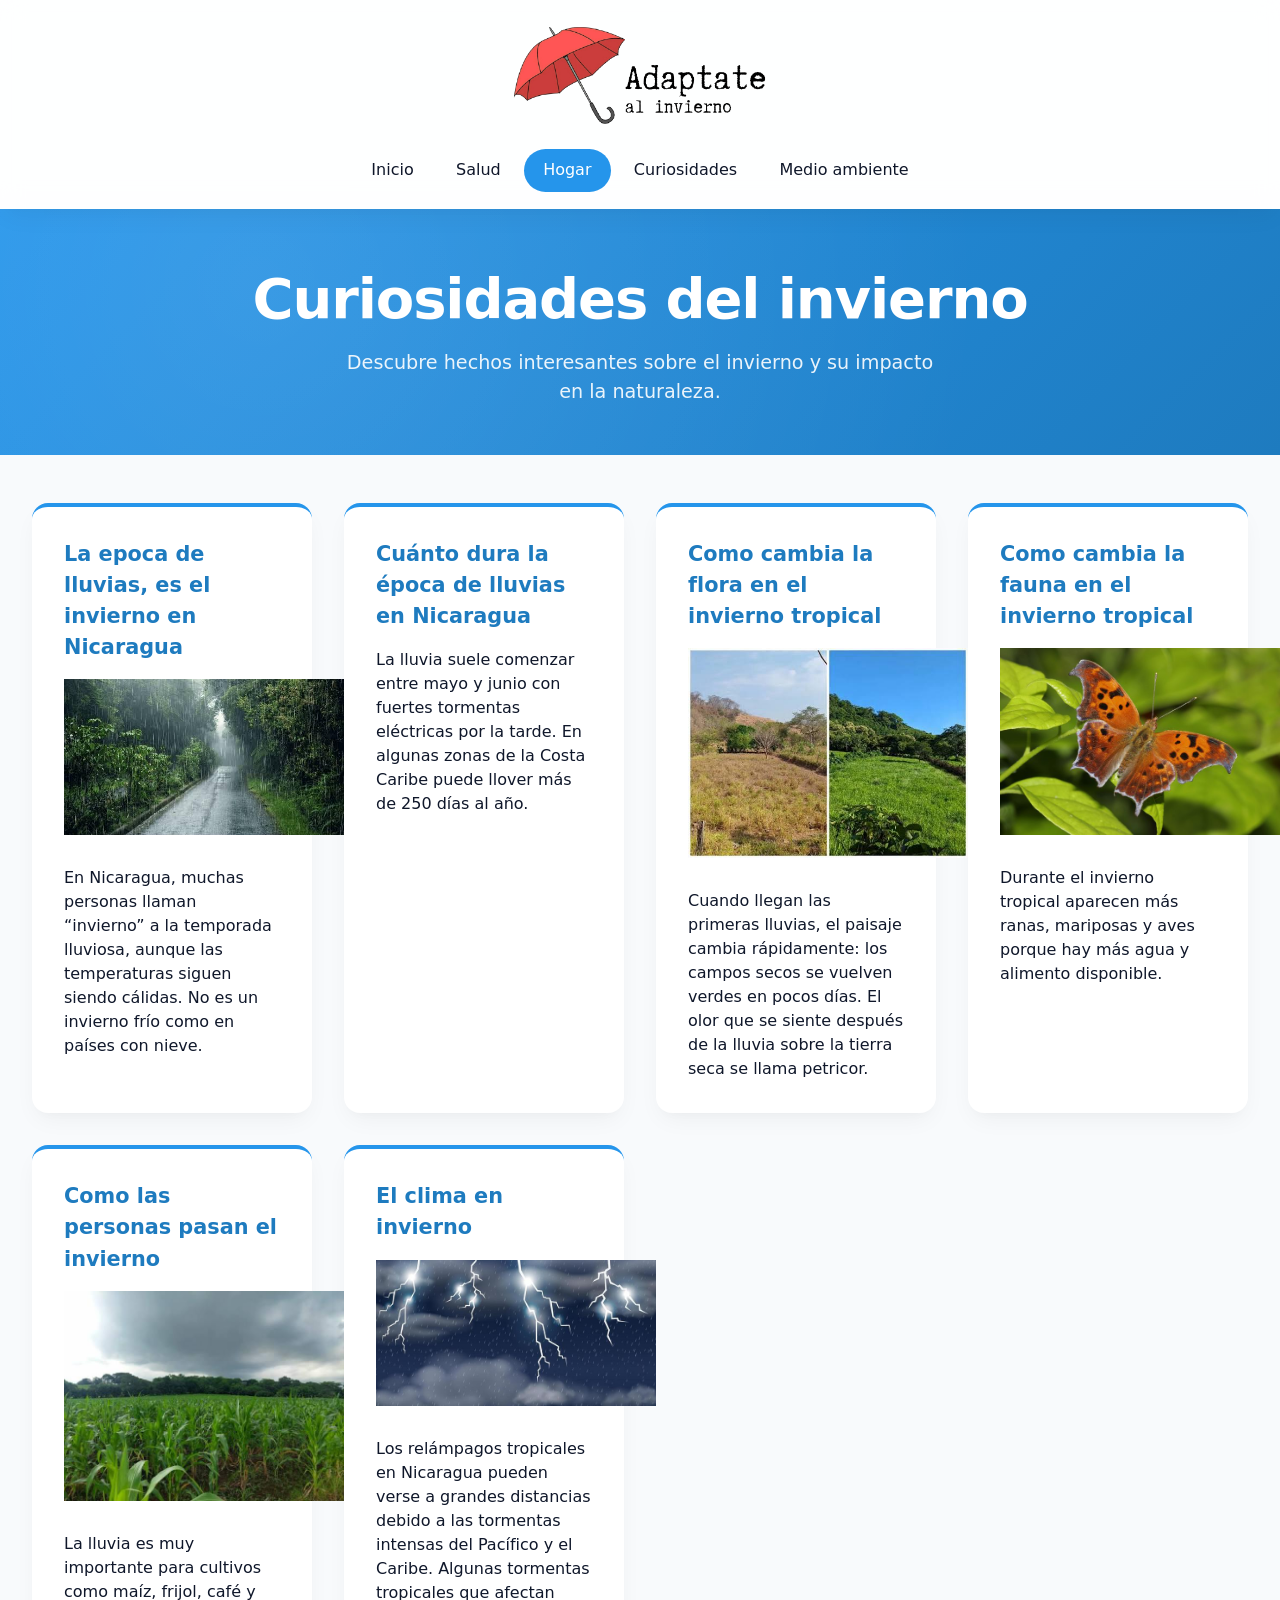
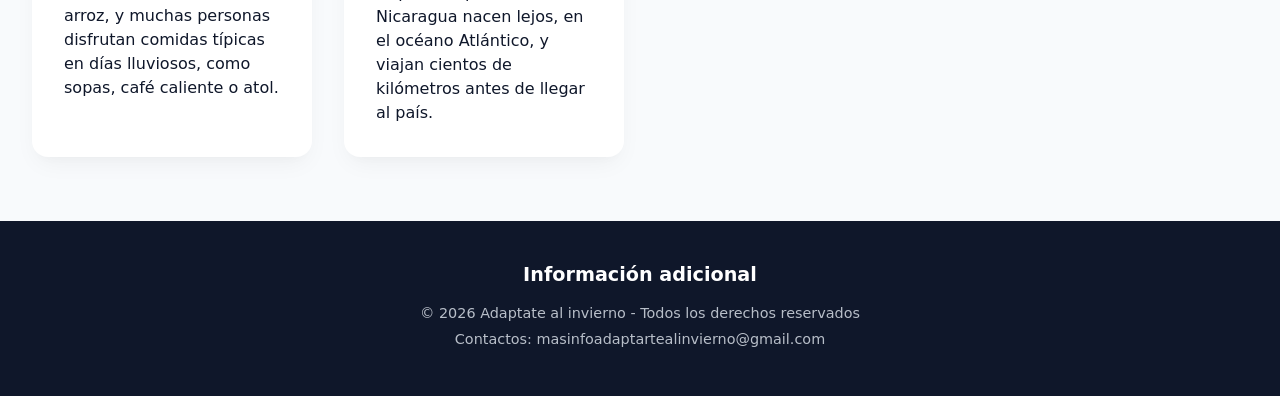
==== Curiosidades.html @ 94b06e44 "Agregue el logo transparente en todos los apartados y puse un carrusel de recomedaciones en Salud" ====
<!DOCTYPE html>
<html lang="es">
<head>
    <meta charset="UTF-8">
    <meta name="viewport" content="width=device-width, initial-scale=1.0">
    <title>Adaptate al invierno</title>
    <link rel="stylesheet" href="estilo.css"> 
</head>
<body>

   <nav>
    <!-- Para el logo-->
        <img src="Logo/Logo invierno 2.png" alt="Logo Adaptate al invierno" class="nav-logo-superior">
        
        <div class="nav-links">
            <a href="inicio.html">Inicio</a>
            <a href="Salud.html">Salud</a>
            <a href="Hogar.html" style="background: var(--primary); color: white;">Hogar</a>
            <a href="Curiosidades.html">Curiosidades</a>
            <a href="Medio ambiente.html">Medio ambiente</a>
        </div>
    </nav>

    <header style="padding: 3rem 1rem;">
        <h1>Curiosidades del invierno</h1>
        <p>Descubre hechos interesantes sobre el invierno y su impacto en la naturaleza.</p>
    </header>

    <main class="contenedor-articulos">
        
        <article class="tarjeta">
            <h3>La epoca de lluvias, es el invierno en Nicaragua</h3>
            <img src="img de curiosidades/Lluvia2.JPG" alt="Una celle con vegetación alrededor mientras llueve" width="280">
            <br><br>
            <p>En Nicaragua, muchas personas llaman “invierno” a la temporada lluviosa, 
               aunque las temperaturas siguen siendo cálidas. No es un invierno frío como
               en países con nieve.</p>
        </article>

        <article class="tarjeta">
            <h3>Cuánto dura la época de lluvias en Nicaragua</h3>
            <p>La lluvia suele comenzar entre mayo y junio con fuertes tormentas eléctricas
               por la tarde. En algunas zonas de la Costa Caribe puede llover más de 250
               días al año.</p>
        </article>

        <article class="tarjeta">
            <h3>Como cambia la flora en el invierno tropical</h3>
            <img src="img de curiosidades/Cambio1.jpeg" alt="Se muesra un lugar en la naturaleza antes y despues del invierno" width="280">
            <br><br>
            <p>Cuando llegan las primeras lluvias, el paisaje cambia rápidamente: los campos 
               secos se vuelven verdes en pocos días. El olor que se siente después de la 
               lluvia sobre la tierra seca se llama petricor.</p>
        </article>

        <article class="tarjeta">
            <h3>Como cambia la fauna en el invierno tropical</h3>
            <img src="img de curiosidades/Mariposa1.jpg" alt="Una mariposa de tonos naranja" width="280">
            <br><br>
            <p>Durante el invierno tropical aparecen más ranas, mariposas y aves porque hay más 
               agua y alimento disponible.</p>
        </article>

        <article class="tarjeta">
            <h3>Como las personas pasan el invierno</h3>
            <img src="img de curiosidades/Cultivos1.jpeg" alt="Cultivos en la temporada de lluvias" width="280">
            <br><br>
            <p>La lluvia es muy importante para cultivos como maíz, frijol, café y arroz, 
                y muchas personas disfrutan comidas típicas en días lluviosos, como sopas, 
               café caliente o atol.</p>
        </article>

        <article class="tarjeta">
            <h3>El clima en invierno</h3>
            <img src="img de curiosidades/Tormenta1.jpeg" alt="Una ilustración de una tomenta electrica" width="280">
            <br><br>
            <p>Los relámpagos tropicales en Nicaragua pueden verse a grandes distancias 
               debido a las tormentas intensas del Pacífico y el Caribe. Algunas tormentas
               tropicales que afectan Nicaragua nacen lejos, en el océano Atlántico, y 
               viajan cientos de kilómetros antes de llegar al país.</p>
        </article>

    </main>

   <footer>
        <h3>Información adicional</h3>
        <p>© 2026 Adaptate al invierno - Todos los derechos reservados</p>
        <p>Contactos: masinfoadaptartealinvierno@gmail.com</p>
    </footer>
</body>
</html>
---- estilo.css ----
/* ==========================================================================
   1. VARIABLES CSS (SISTEMA DE DISEÑO MODERNO)
   ========================================================================== */
:root {
    --primary: #2595eb;
    --primary-dark: #1e7bbf;
    --secondary: #2595eb;
    --accent: #55a3e2;
    --dark: #0f172a;
    --light: #f8fafc;
    --gray: #64748b;
    --gray-light: #e2e8f0;
    --white: #ffffff;
    --shadow-sm: 0 10px 25px -5px rgba(0, 0, 0, 0.05), 0 8px 10px -6px rgba(0, 0, 0, 0.02);
    --shadow-md: 0 20px 25px -12px rgba(0, 0, 0, 0.1);
    --shadow-lg: 0 25px 30px -12px rgba(0, 0, 0, 0.15);
    --radius: 1rem;
    --radius-lg: 1.5rem;
    --transition: all 0.25s cubic-bezier(0.4, 0, 0.2, 1);
}

/* Variables para Modo Oscuro */
[data-theme="dark"] {
    --primary: #3b82f6;
    --primary-dark: #2563eb;
    --secondary: #3b82f6;
    --accent: #2d56db;
    --dark: #f8fafc;
    --light: #0f172a;
    --gray: #94a3b8;
    --gray-light: #334155;
    --white: #1e293b;
    --shadow-sm: 0 10px 25px -5px rgba(0, 0, 0, 0.2), 0 8px 10px -6px rgba(0, 0, 0, 0.1);
    --shadow-md: 0 20px 25px -12px rgba(0, 0, 0, 0.3);
    --shadow-lg: 0 25px 30px -12px rgba(0, 0, 0, 0.4);
}

/* ==========================================================================
   2. RESET & GLOBALES
   ========================================================================== */
* {
    margin: 0;
    padding: 0;
    box-sizing: border-box;
}

body {
    font-family: 'Inter', system-ui, -apple-system, 'Segoe UI', Roboto, Helvetica, sans-serif;
    background-color: var(--light);
    color: var(--dark);
    line-height: 1.5;
    scroll-behavior: smooth;
    animation: fadeInScale 0.6s ease-out;
}

@keyframes fadeInScale {
    from { opacity: 0; transform: scale(0.98); }
    to { opacity: 1; transform: scale(1); }
}

/* ==========================================================================
   3. NAVEGACIÓN SUPERIOR (GLASSMORPHISM)
   ========================================================================== */
nav {
    background: rgba(255, 255, 255, 0.85);
    backdrop-filter: blur(12px);
    position: sticky;
    top: 0;
    z-index: 100;
    padding: 0.75rem 1rem;
    border-bottom: 1px solid rgba(255, 255, 255, 0.3);
    box-shadow: var(--shadow-sm);
    display: flex;
    justify-content: center;
    align-items: center;
    gap: 1rem;
}

[data-theme="dark"] nav {
    background: rgba(30, 41, 59, 0.85);
    border-bottom: 1px solid rgba(255, 255, 255, 0.1);
}

nav .nav-links {
    display: flex;
    gap: 0.25rem;
}

nav a {
    text-decoration: none;
    padding: 0.6rem 1.2rem;
    margin: 0;
    color: var(--dark);
    font-weight: 500;
    border-radius: 2rem;
    transition: var(--transition);
    display: inline-block;
}

nav a:hover {
    background: var(--primary);
    color: white;
    transform: translateY(-2px);
    box-shadow: var(--shadow-sm);
}

.theme-toggle {
    background: none;
    border: none;
    cursor: pointer;
    font-size: 1.5rem;
    color: var(--dark);
    transition: var(--transition);
    margin-left: auto;
}

[data-theme="dark"] .theme-toggle {
    color: var(--light);
}

.theme-toggle:hover {
    transform: scale(1.1);
}

/* PARA QUE SE VEA EL LOGO*/ 

nav {
    background: rgba(255, 255, 255, 0.85);
    backdrop-filter: blur(12px);
    position: sticky;
    top: 0;
    z-index: 100;
    padding: 1rem 1rem;                      /* Ajustamos ligeramente el espaciado interno */
    border-bottom: 1px solid rgba(255, 255, 255, 0.3);
    box-shadow: var(--shadow-sm);
    
    display: flex;
    flex-direction: column;                  /* ¡Aquí está el truco! Apila el logo sobre los enlaces */
    justify-content: center;
    align-items: center;
    gap: 0.8rem;                             /* Espacio exacto controlado entre el logo y los botones */
}

/* Estilos exclusivos para el Logo en la parte superior */
.nav-logo-superior {
    height: 120px;                            /* Ahora puedes darle un buen tamaño visible sin romper nada */
    width: auto;                             /* Mantiene su proporción perfecta */
    object-fit: contain;
    transition: var(--transition);
}

.nav-logo-superior:hover {
    transform: scale(1.03);                  /* Pequeño efecto interactivo elegante al pasar el cursor */
}

/* ==========================================================================
   4. SECCIÓN DE INICIO (CENTRADITA Y SIN RECORTES BLANCOS)
   ========================================================================== */
.hero-banner {
    width: 100%;
    
    min-height: 100vh; 
    background-color: #005da9; 
    background-image: url('Fondo.png'); 
    
    /* Cover adapta la imagen sin aplastarla. Center bottom asegura que el perrito no se corte */
    background-size: cover; 
    background-position: center bottom; 
    background-repeat: no-repeat;
    
    /* Centramos todo el contenido */
    display: flex;
    justify-content: center; 
    align-items: center;
    padding: 2rem;
}

.hero-content {
    width: 100%;
    max-width: 600px;
    color: var(--white);
    display: flex;
    flex-direction: column;
    
    /* Alineación de textos y botones al centro */
    align-items: center; 
    text-align: center;  
    gap: 1.2rem;
    z-index: 1;
}

.hero-content h1 {
    font-size: clamp(2.2rem, 5vw, 3.8rem); 
    font-weight: 700;
    line-height: 1.2;
    margin-bottom: 0.2rem;
    letter-spacing: 1px;
    text-shadow: 0 2px 10px rgba(0, 0, 0, 0.3); /* Sombra para que resalte sobre las nubes */
}

.hero-content h2 {
    font-size: clamp(1.1rem, 2vw, 1.4rem);
    font-weight: 400;
    margin-bottom: 1.5rem;
    opacity: 0.95;
    text-shadow: 0 2px 8px rgba(0, 0, 0, 0.3);
}

/* Botones centralizados */
.btn-mostrar {
    background-color: var(--white);
    color: #005da9; 
    font-size: 1.05rem;
    font-weight: 600;
    padding: 12px 24px;
    border-radius: var(--radius-lg);
    text-decoration: none;
    display: inline-block;
    text-align: center;
    width: 100%;
    max-width: 280px; 
    transition: var(--transition);
    box-shadow: var(--shadow-sm);
}

.btn-mostrar:hover {
    background-color: var(--primary);
    color: var(--white);
    transform: translateY(-4px);
    box-shadow: var(--shadow-md);
}

/* ==========================================================================
   5. CABECERAS PARA LAS PÁGINAS INTERIORES (SALUD, HOGAR, ETC.)
   ========================================================================== */
header:not(.hero-banner) {
    background: linear-gradient(135deg, var(--primary) 0%, var(--primary-dark) 100%);
    color: var(--white);
    padding: 4rem 2rem;
    text-align: center;
    position: relative;
    overflow: hidden;
}

header:not(.hero-banner)::after {
    content: '';
    position: absolute;
    top: 0;
    left: 0;
    width: 100%;
    height: 100%;
    background: radial-gradient(circle at 20% 30%, rgba(255,255,255,0.1) 0%, transparent 70%);
    pointer-events: none;
}

header:not(.hero-banner) h1 {
    font-size: clamp(2rem, 6vw, 3.5rem);
    font-weight: 800;
    letter-spacing: -0.02em;
    margin-bottom: 0.5rem;
}

header:not(.hero-banner) p {
    font-size: 1.2rem;
    opacity: 0.9;
    max-width: 600px;
    margin: 0 auto;
}

/* ==========================================================================
   6. SECCIONES INTERIORES (SISTEMA DE TARJETAS GRID)
   ========================================================================== */
.contenedor-articulos {
    max-width: 3000px;
    margin: 3rem auto;
    padding: 0 2rem;
    display: grid;
    grid-template-columns: repeat(auto-fit, minmax(280px, 1fr));
    gap: 2rem;
}

.tarjeta {
    background-color: var(--white);
    padding: 2rem;
    border-radius: var(--radius);
    box-shadow: var(--shadow-sm);
    transition: var(--transition);
    border-top: 4px solid var(--primary);
}

[data-theme="dark"] .tarjeta {
    background-color: var(--white); 
}

.tarjeta:hover {
    transform: translateY(-5px);
    box-shadow: var(--shadow-md);
}

.tarjeta h3 {
    color: var(--primary-dark);
    margin-bottom: 1rem;
    font-size: 1.3rem;
}

.tarjeta h4 {
    color: var(--primary);
    margin-top: 1.2rem;
    margin-bottom: 0.5rem;
    font-size: 1.1rem;
    font-weight: 600;
}

.lista-detalles {
    list-style-type: none;
    padding-left: 0;
    margin-top: 0.5rem;
}

.lista-detalles li {
    position: relative;
    padding-left: 1.5rem;
    margin-bottom: 0.4rem;
    color: var(--dark);
}

.lista-detalles li::before {
    content: '•';
    position: absolute;
    left: 0;
    color: var(--accent);
    font-size: 1.2rem;
    line-height: 1;
}

/* ==========================================================================
   7. FOOTER MODERNO
   ========================================================================== */
footer {
    background: var(--dark);
    color: var(--gray-light);
    text-align: center;
    padding: 2.5rem 1rem;
    font-size: 0.9rem;
    /* Eliminamos el margen superior excesivo para que no deje espacio en blanco */
    margin-top: 0; 
}

/* Si el footer está en páginas interiores con tarjetas, le damos espacio */
.contenedor-articulos + footer {
    margin-top: 4rem;
}

footer h3 {
    color: var(--white);
    margin-bottom: 0.8rem;
    font-size: 1.2rem;
}

footer p {
    opacity: 0.8;
    margin-bottom: 0.3rem;
}

/* ==========================================================================
   8. MEDIA QUERIES (RESPONSIVE & ACCESIBILIDAD)
   ========================================================================== */
@media (max-width: 768px) {
    nav a {
        padding: 0.5rem 1rem;
        margin: 0.2rem;
        font-size: 0.9rem;
    }

    .hero-banner {
        padding: 2rem 1rem;
        background-position: center; /* En móviles centramos la imagen normal */
    }

    .hero-content {
        background: rgba(0, 93, 169, 0.6); 
        padding: 2rem 1.5rem;
        border-radius: var(--radius);
        backdrop-filter: blur(4px);
    }
}

@media (max-width: 480px) {
    nav { padding: 0.5rem; }
    nav a {
        display: inline-block;
        margin: 0.1rem;
        padding: 0.4rem 0.6rem;
        font-size: 0.8rem;
    }
    .btn-mostrar {
        padding: 10px 20px;
        font-size: 0.95rem;
    }
    .tarjeta { padding: 1.5rem; }
}

@media (prefers-reduced-motion: reduce) {
    *, *::before, *::after {
        animation-duration: 0.01ms !important;
        animation-iteration-count: 1 !important;
        transition-duration: 0.01ms !important;
        scroll-behavior: auto !important;
    }
}

/* ==========================================================================   
   9. CARRUSEL DE RECOMENDACIONES (ANIMADO)   
   ========================================================================== */
.seccion-carrusel {
    grid-column: 1 / -1; /* Hace que ocupe todo el ancho del grid de tarjetas */
    width: 100%;
    max-width: 800px;
    margin: 2rem auto;
    text-align: center;
}

.seccion-carrusel h2 {
    color: var(--primary-dark);
    margin-bottom: 1.5rem;
}

.carrusel-contenedor {
    position: relative;
    width: 100%;
    height: 350px;
    background-color: var(--white);
    border-radius: var(--radius);
    box-shadow: var(--shadow-sm);
    border-top: 4px solid var(--primary);
    overflow: hidden; /* Oculta lo que se desplaza */
}

.diapositiva {
    position: absolute;
    top: 0;
    left: 0;
    width: 100%;
    height: 100%;
    display: flex;
    flex-direction: row; /* Imagen a un lado, texto al otro */
    align-items: center;
    opacity: 0;
    transform: translateX(100%); /* Esperan afuera a la derecha */
    transition: transform 0.6s ease-in-out, opacity 0.6s ease-in-out;
}

/* Estado de la diapositiva visible */
.diapositiva.activa {
    opacity: 1;
    transform: translateX(0); /* Se posiciona en el centro */
}

/* Estado de la diapositiva que ya pasó (se va a la izquierda) */
.diapositiva.salida {
    opacity: 0;
    transform: translateX(-100%);
}

.diapositiva img {
    width: 50%;
    height: 100%;
    object-fit: cover;       /* <- Corta los bordes sobrantes en vez de estirar la foto */
    object-position: center;  /* <- Centra el encuadre para que no se pierda lo importante */
    display: block;          /* <- Elimina espacios fantasmas abajo de la imagen */
}

.carrusel-texto {
    width: 50%;
    padding: 2rem;
    text-align: left;
}

.carrusel-texto h3 {
    color: var(--primary);
    margin-bottom: 0.8rem;
    font-size: 1.5rem;
}

.carrusel-texto p {
    color: var(--dark);
    line-height: 1.6;
}

/* Adaptación para pantallas pequeñas (móviles) */
@media (max-width: 600px) {
    .carrusel-contenedor {
        height: 450px;
    }
    .diapositiva {
        flex-direction: column; /* Imagen arriba, texto abajo */
    }
    .diapositiva img {
        width: 100%;
        height: 50%;
    }
    .carrusel-texto {
        width: 100%;
        height: 50%;
        padding: 1.2rem;
    }
}
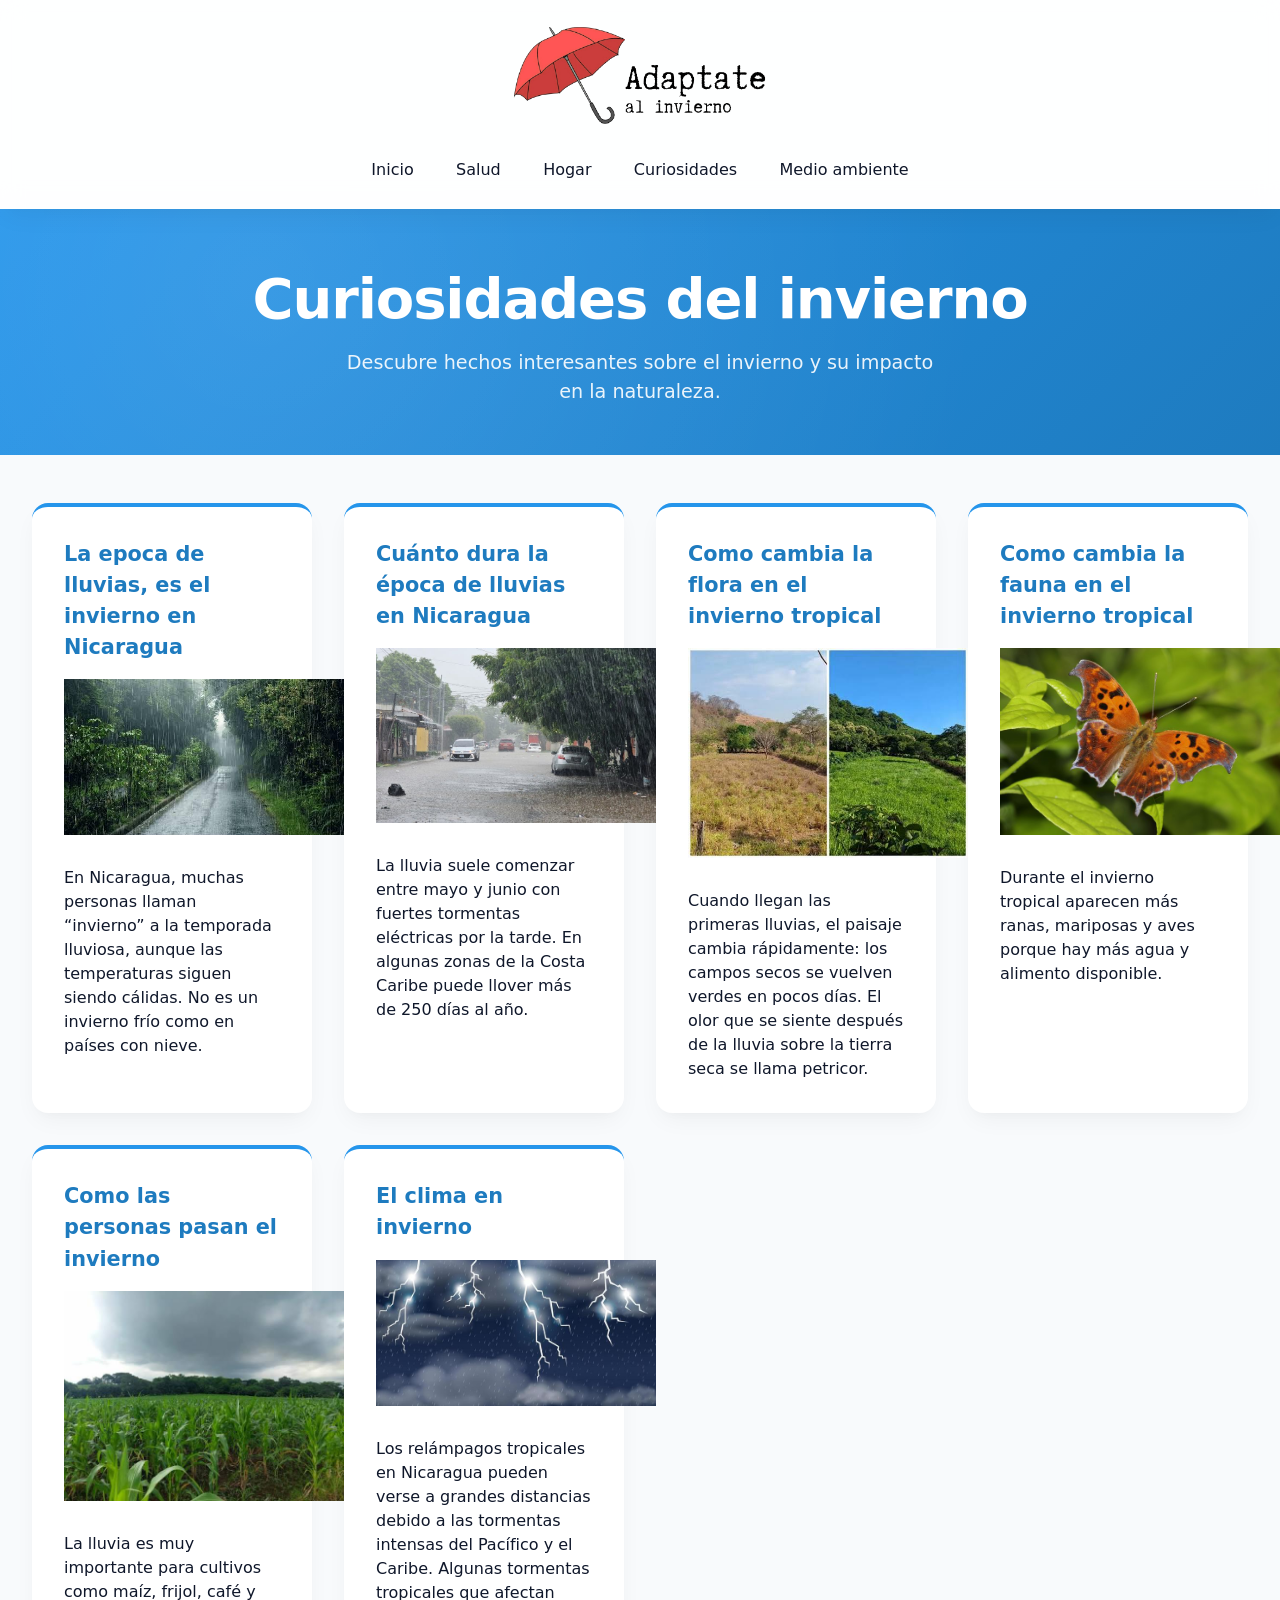
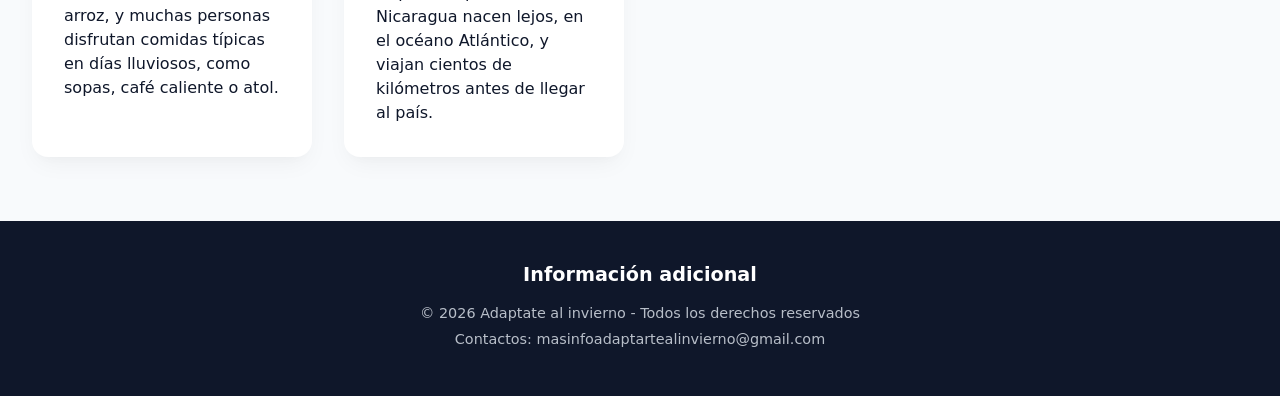
==== commit 5ef8d232: "Agregue las imagenes que faltaban" ====
--- a/Curiosidades.html
+++ b/Curiosidades.html
@@ -7,15 +7,15 @@
     <link rel="stylesheet" href="estilo.css"> 
 </head>
 <body>
-
-   <nav>
+     <!-- Navegación superior (Glassmorphism) -->
+  <nav>
     <!-- Para el logo-->
         <img src="Logo/Logo invierno 2.png" alt="Logo Adaptate al invierno" class="nav-logo-superior">
         
         <div class="nav-links">
             <a href="inicio.html">Inicio</a>
             <a href="Salud.html">Salud</a>
-            <a href="Hogar.html" style="background: var(--primary); color: white;">Hogar</a>
+            <a href="Hogar.html">Hogar</a>
             <a href="Curiosidades.html">Curiosidades</a>
             <a href="Medio ambiente.html">Medio ambiente</a>
         </div>
@@ -30,7 +30,7 @@
         
         <article class="tarjeta">
             <h3>La epoca de lluvias, es el invierno en Nicaragua</h3>
-            <img src="img de curiosidades/Lluvia2.JPG" alt="Una celle con vegetación alrededor mientras llueve" width="280">
+            <img src="img de curiosidades/Lluvia2.JPG" alt="Una calle con vegetación alrededor mientras llueve" width="280">
             <br><br>
             <p>En Nicaragua, muchas personas llaman “invierno” a la temporada lluviosa, 
                aunque las temperaturas siguen siendo cálidas. No es un invierno frío como
@@ -39,6 +39,8 @@
 
         <article class="tarjeta">
             <h3>Cuánto dura la época de lluvias en Nicaragua</h3>
+            <img src="img de curiosidades/Lluvias fuertes.jpg" alt="Una calle con autos mientras llueve" width="280">
+            <br><br>
             <p>La lluvia suele comenzar entre mayo y junio con fuertes tormentas eléctricas
                por la tarde. En algunas zonas de la Costa Caribe puede llover más de 250
                días al año.</p>
--- a/estilo.css
+++ b/estilo.css
@@ -230,6 +230,13 @@
     box-shadow: var(--shadow-md);
 }
 
+/* Esto afectará ÚNICAMENTE al logo que está dentro del hero-banner de inicio */
+.hero-banner .nav-logo-superior {
+    width: 100%;            /* Permite que sea responsivo */
+    max-width: 350px;       /* ¡Aquí ajustas el tamaño grande que quieres */
+    height: auto;           /* Mantiene las proporciones correctas sin deformar */
+}
+
 /* ==========================================================================
    5. CABECERAS PARA LAS PÁGINAS INTERIORES (SALUD, HOGAR, ETC.)
    ========================================================================== */
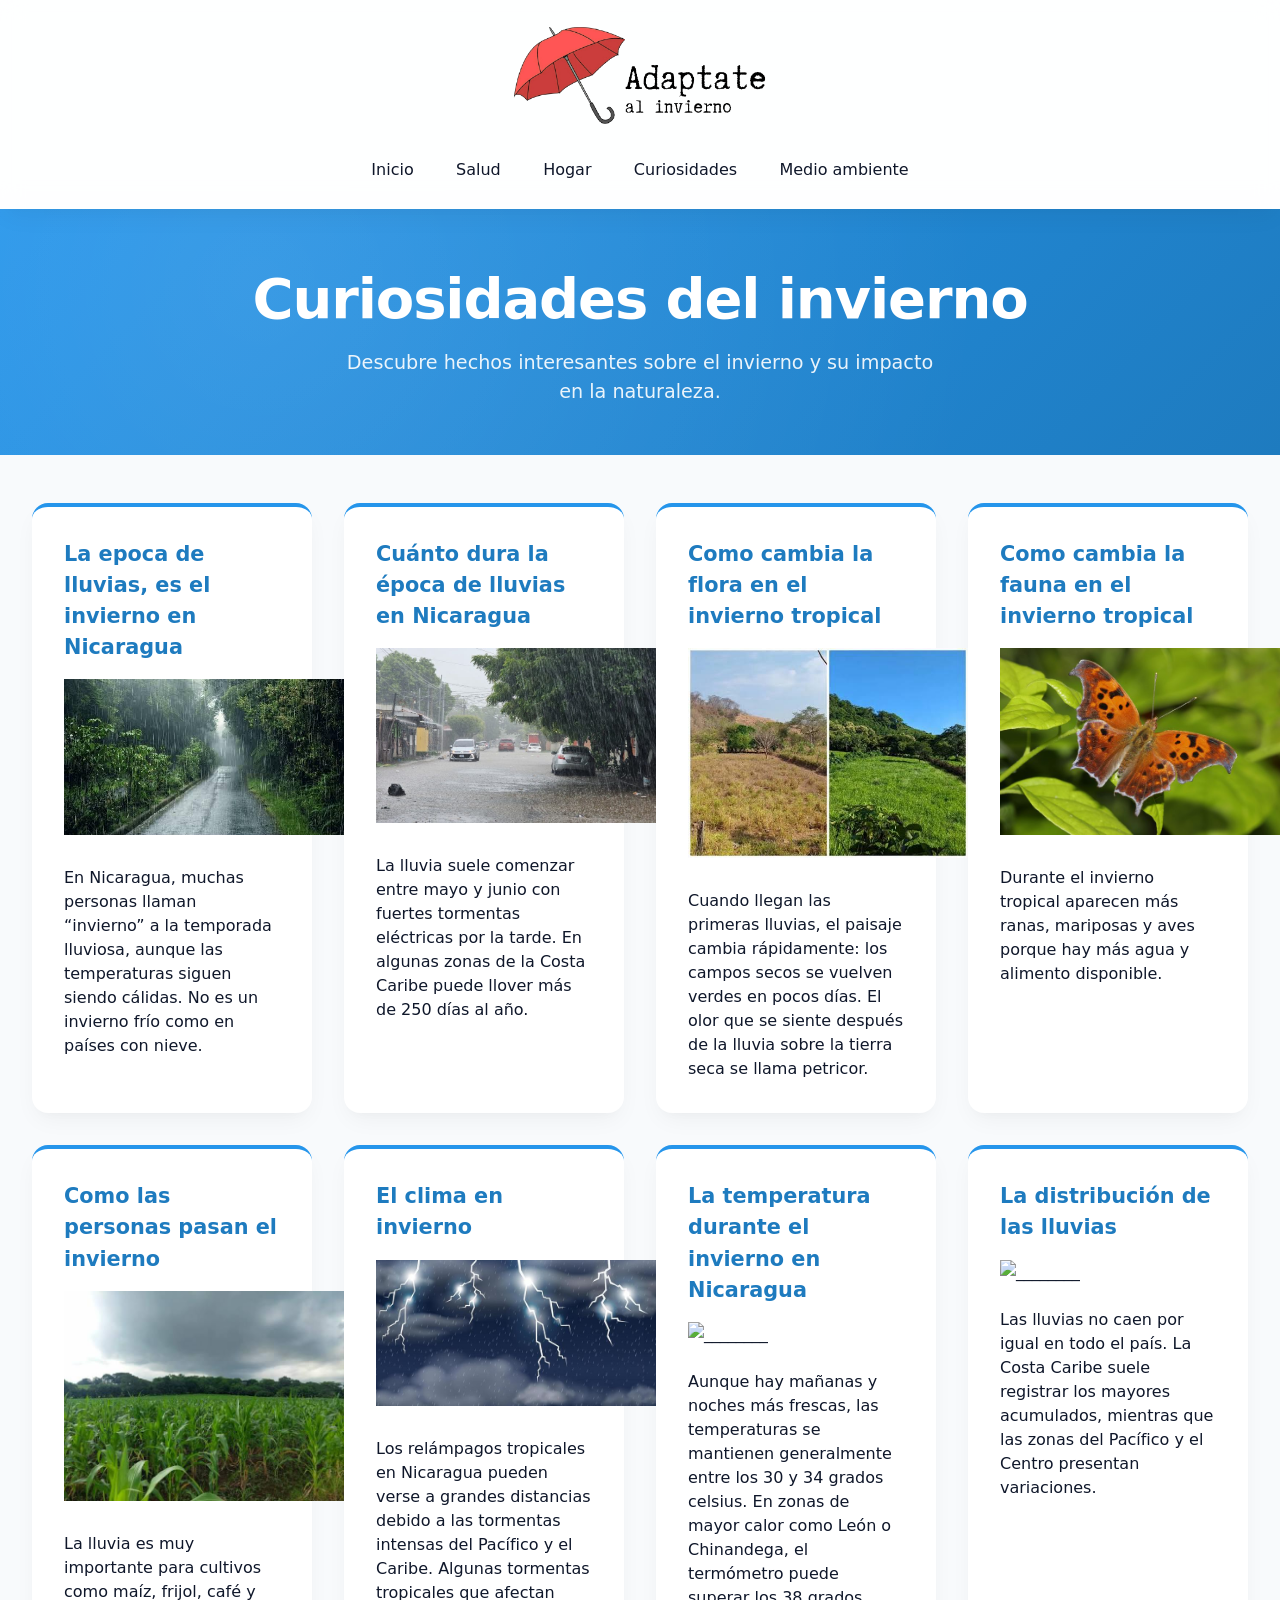
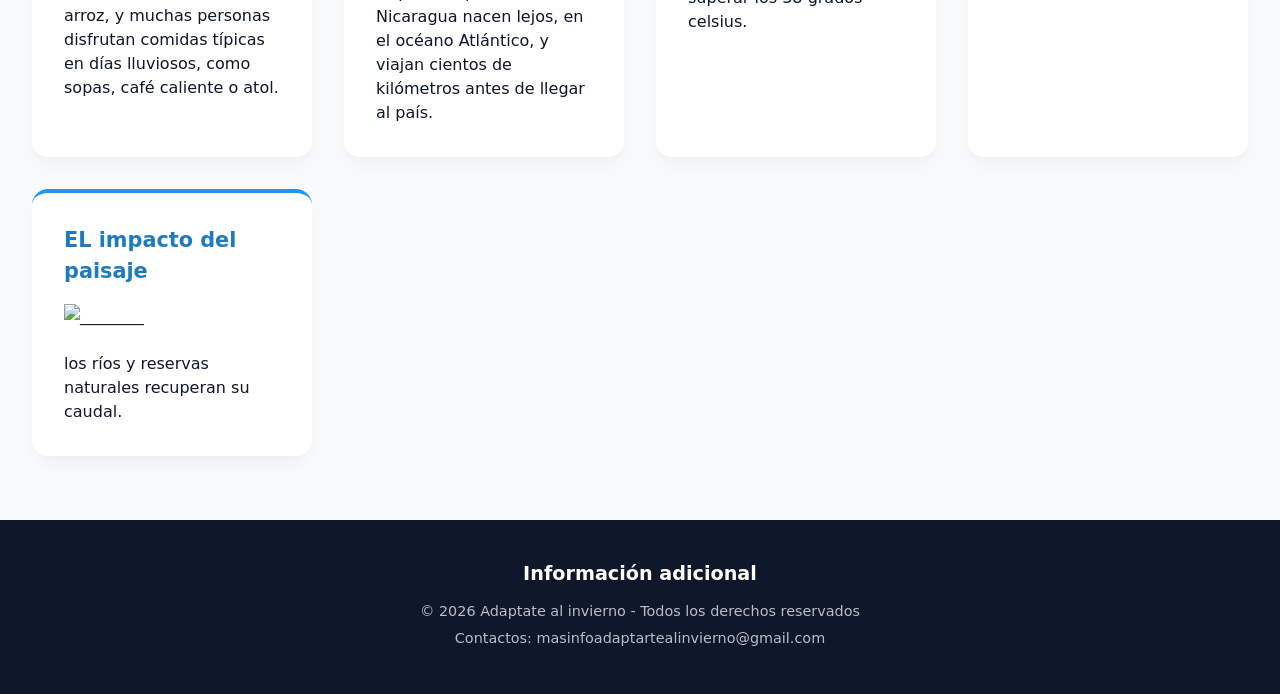
==== commit 0968f9c5: "Agregue información en curiosidades y salud" ====
--- a/Curiosidades.html
+++ b/Curiosidades.html
@@ -82,6 +82,32 @@
                viajan cientos de kilómetros antes de llegar al país.</p>
         </article>
 
+        <article class="tarjeta">
+            <h3>La temperatura durante el invierno en Nicaragua</h3>
+            <img src="_____" alt="________" width="280">
+            <br><br>
+            <p>Aunque hay mañanas y noches más frescas, las temperaturas se mantienen generalmente 
+                entre los 30 y 34 grados celsius. En zonas de mayor calor como León o Chinandega, 
+                el termómetro puede superar los 38 grados celsius.</p>
+        </article>
+
+        <article class="tarjeta">
+            <h3>La distribución de las lluvias</h3>
+            <img src="___-_" alt="________" width="280">
+            <br><br>
+            <p>Las lluvias no caen por igual en todo el país. La Costa Caribe suele registrar los
+                mayores acumulados, mientras que las zonas del Pacífico y el Centro presentan
+                 variaciones.</p>
+        </article>
+
+        <article class="tarjeta">
+            <h3>EL impacto del paisaje</h3>
+            <img src="_____" alt="________" width="280">
+            <br><br>
+            <p>los ríos y reservas naturales recuperan su caudal.</p>
+        </article>
+
+
     </main>
 
    <footer>
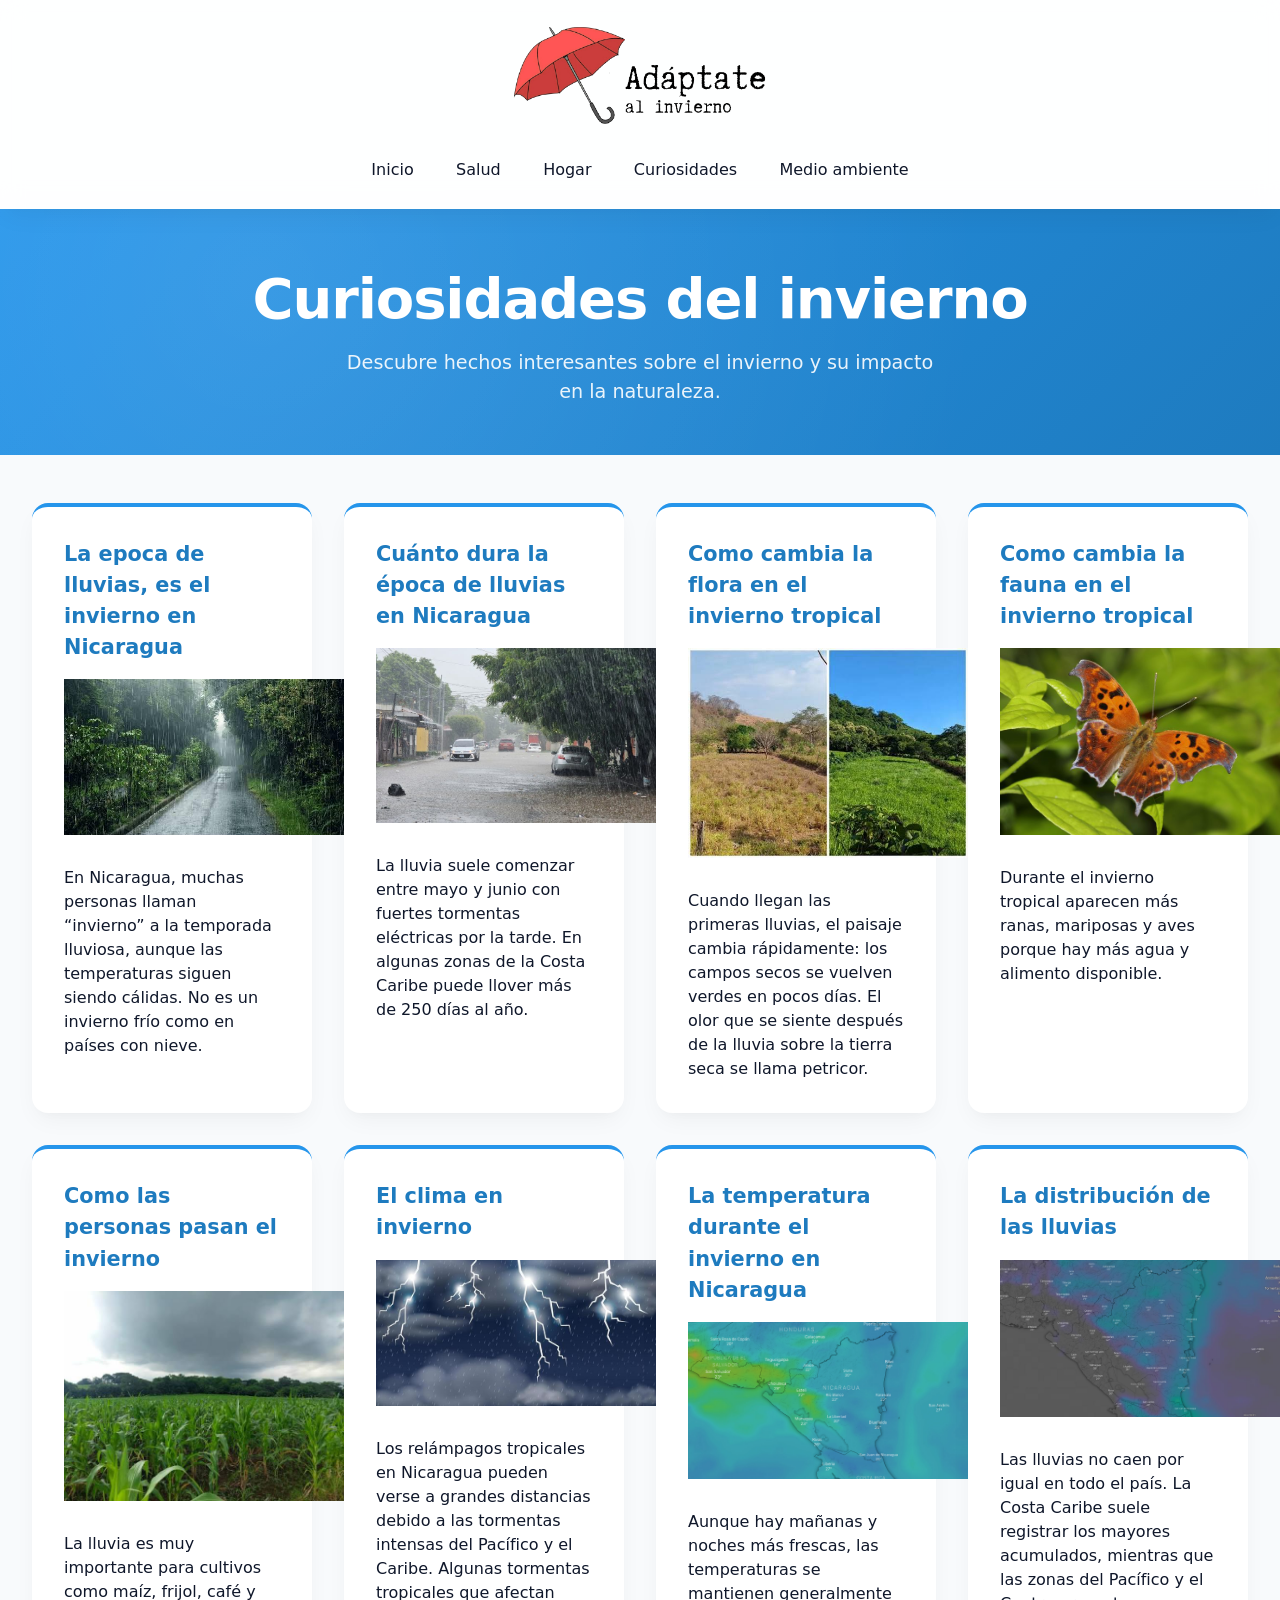
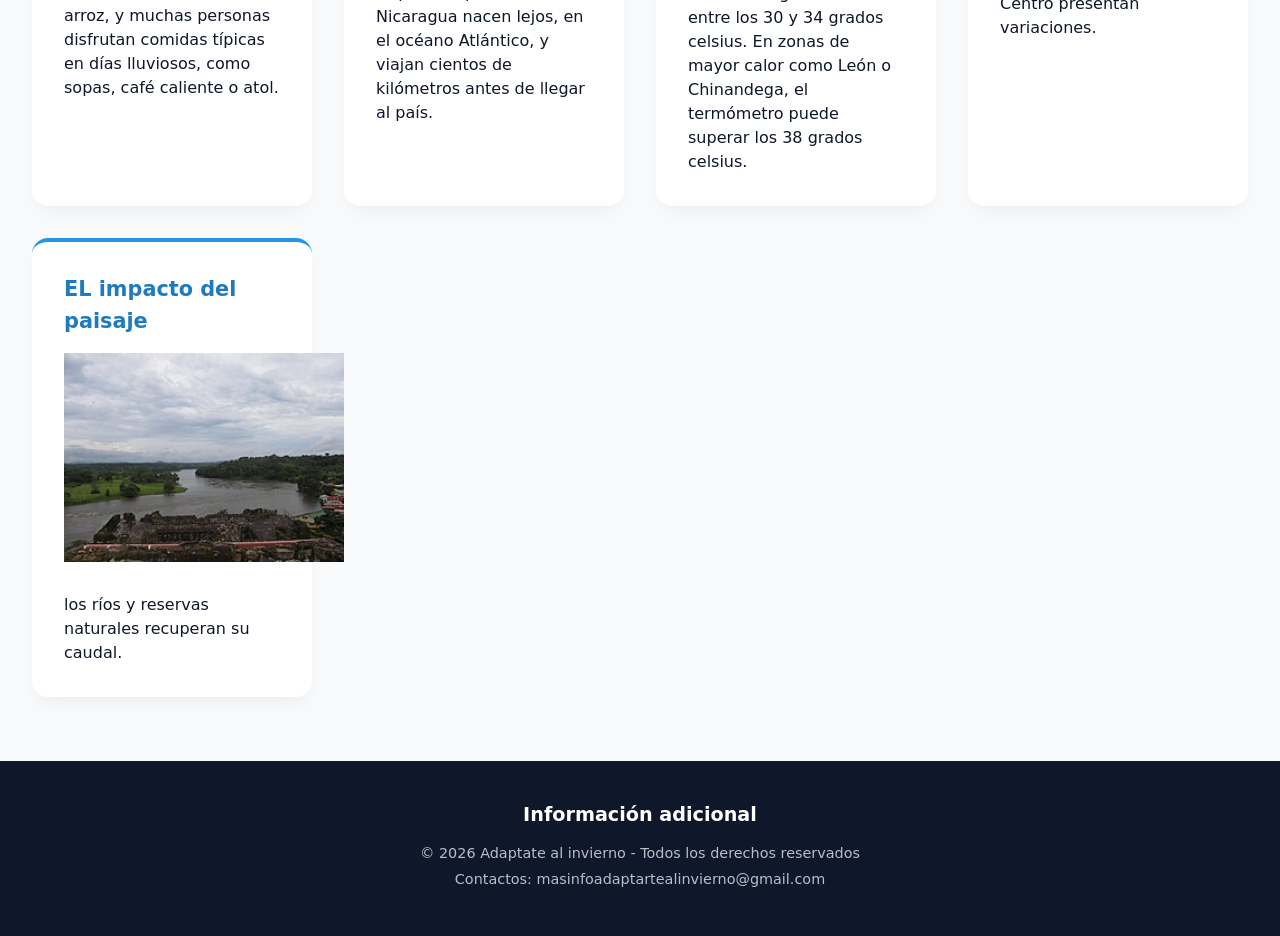
==== commit 1d204419: "Agregue las imagenes que faltaban e Curiosidades, corregi el logo y puse un aviso en Salud" ====
--- a/Curiosidades.html
+++ b/Curiosidades.html
@@ -3,14 +3,14 @@
 <head>
     <meta charset="UTF-8">
     <meta name="viewport" content="width=device-width, initial-scale=1.0">
-    <title>Adaptate al invierno</title>
+    <title>Curiosidades - Adáptate al invierno</title>
     <link rel="stylesheet" href="estilo.css"> 
 </head>
 <body>
      <!-- Navegación superior (Glassmorphism) -->
   <nav>
     <!-- Para el logo-->
-        <img src="Logo/Logo invierno 2.png" alt="Logo Adaptate al invierno" class="nav-logo-superior">
+        <img src="Logo/Logo invierno sin fondo.png" alt="Logo Adáptate al invierno" class="nav-logo-superior">
         
         <div class="nav-links">
             <a href="inicio.html">Inicio</a>
@@ -84,7 +84,8 @@
 
         <article class="tarjeta">
             <h3>La temperatura durante el invierno en Nicaragua</h3>
-            <img src="_____" alt="________" width="280">
+            <img src="img de curiosidades/Mapa del invierno en Nic.jpg" alt="Mapa de Nicaragua mostrando 
+            las temperaturas en invierno" width="280">
             <br><br>
             <p>Aunque hay mañanas y noches más frescas, las temperaturas se mantienen generalmente 
                 entre los 30 y 34 grados celsius. En zonas de mayor calor como León o Chinandega, 
@@ -93,7 +94,8 @@
 
         <article class="tarjeta">
             <h3>La distribución de las lluvias</h3>
-            <img src="___-_" alt="________" width="280">
+            <img src="img de curiosidades/Mapa de lluvias en Nic.jpg" alt="Mapa de Nicaragua mostrando 
+            la distribución de las lluvias" width="280">
             <br><br>
             <p>Las lluvias no caen por igual en todo el país. La Costa Caribe suele registrar los
                 mayores acumulados, mientras que las zonas del Pacífico y el Centro presentan
@@ -102,7 +104,7 @@
 
         <article class="tarjeta">
             <h3>EL impacto del paisaje</h3>
-            <img src="_____" alt="________" width="280">
+            <img src="img de curiosidades/Rio san juan.JPG" alt="Río San Juan en invierno" width="280">
             <br><br>
             <p>los ríos y reservas naturales recuperan su caudal.</p>
         </article>
--- a/estilo.css
+++ b/estilo.css
@@ -240,6 +240,25 @@
 /* ==========================================================================
    5. CABECERAS PARA LAS PÁGINAS INTERIORES (SALUD, HOGAR, ETC.)
    ========================================================================== */
+
+   /* TARJETA DE AVISO (SALUD)   */
+.tarjeta-aviso {
+    background-color: #dc3545; 
+    color: #ffffff;            /* Letras completamente blancas */
+    padding: 1.5rem;           /* Espaciado interno para que respire el texto */
+    border-radius: 8px;        
+    max-width: 800px;          /* Ancho máximo para que no se estire demasiado en PC */
+    margin: 2rem auto;         /* El 'auto' a los lados se encarga de centrarla horizontalmente */
+    text-align: center;        /* Centra el texto por dentro de la tarjeta */
+    box-shadow: 0 4px 12px rgba(0, 0, 0, 0.1); /* Una pequeña sombra suave para darle volumen */
+}
+
+.tarjeta-aviso p {
+    margin: 0;                 /* Quitamos márgenes por defecto del párrafo */
+    font-size: 1rem;
+    line-height: 1.6;
+}
+
 header:not(.hero-banner) {
     background: linear-gradient(135deg, var(--primary) 0%, var(--primary-dark) 100%);
     color: var(--white);
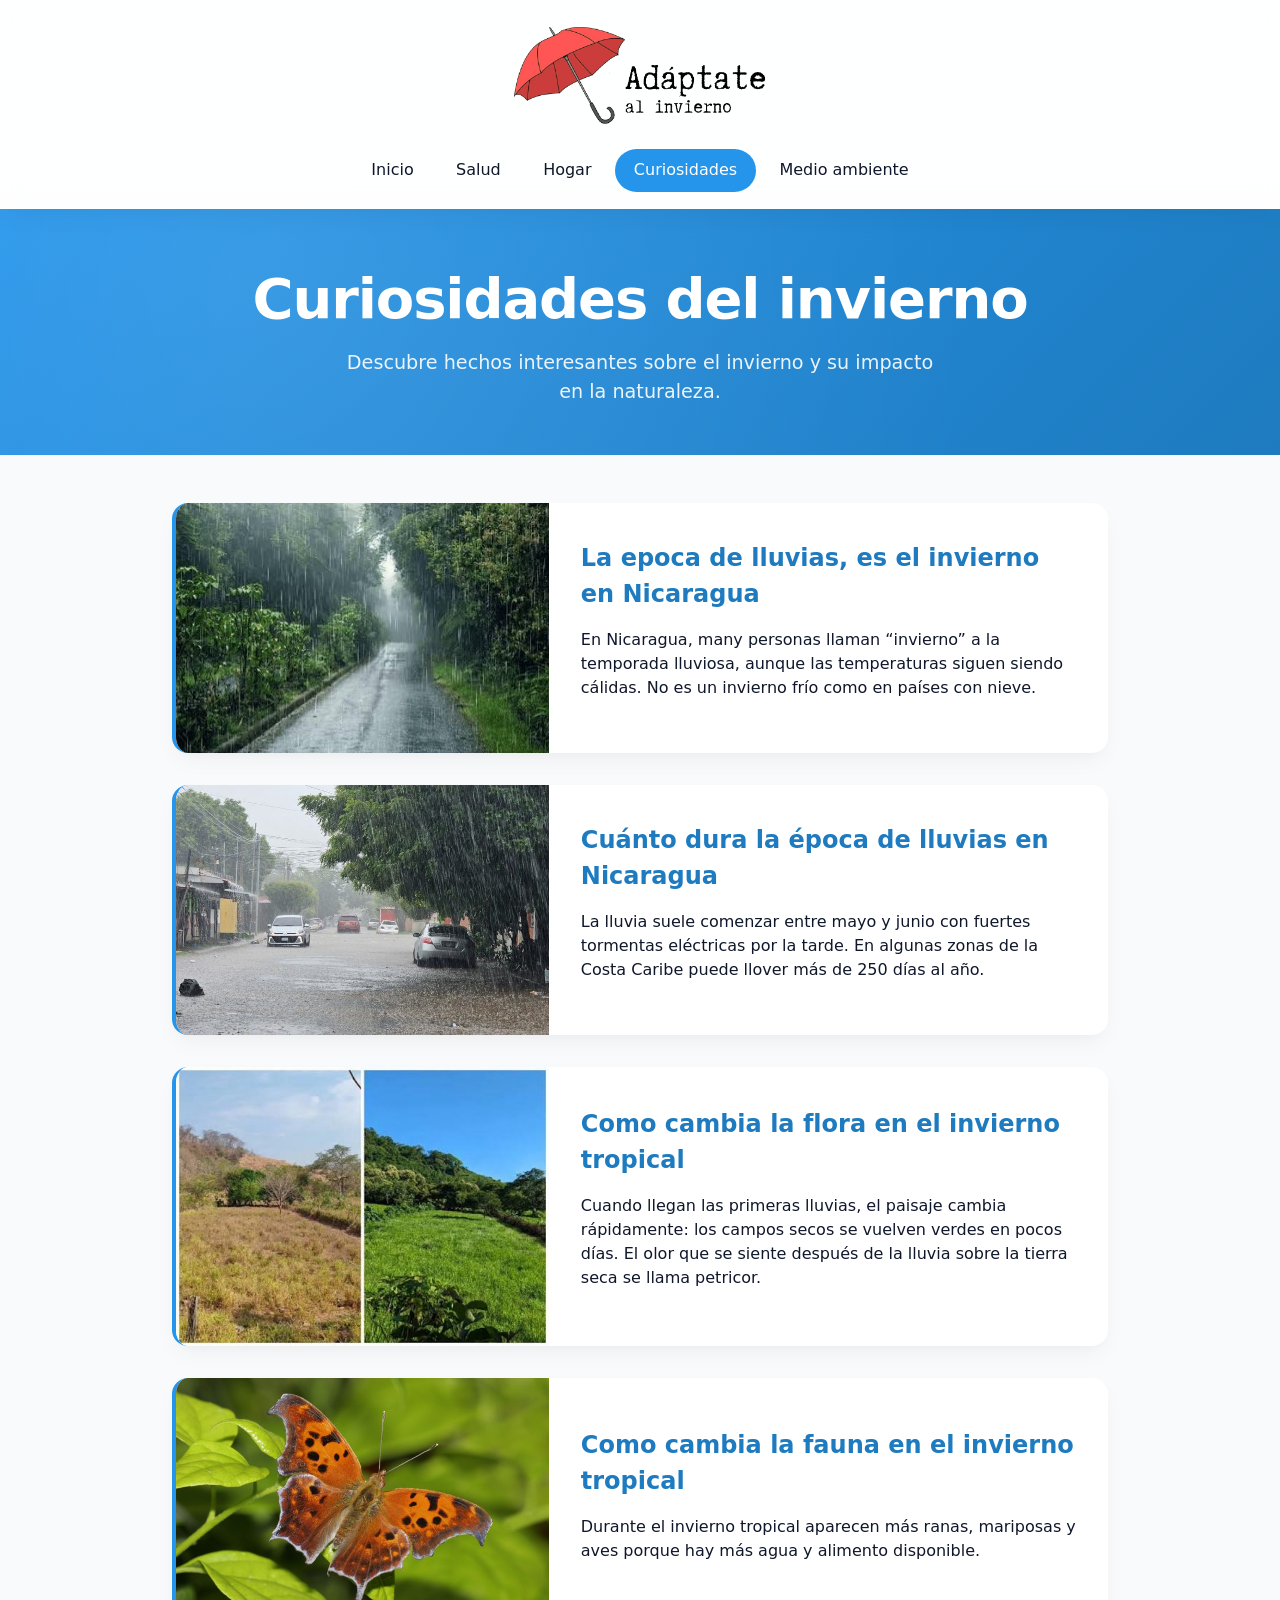
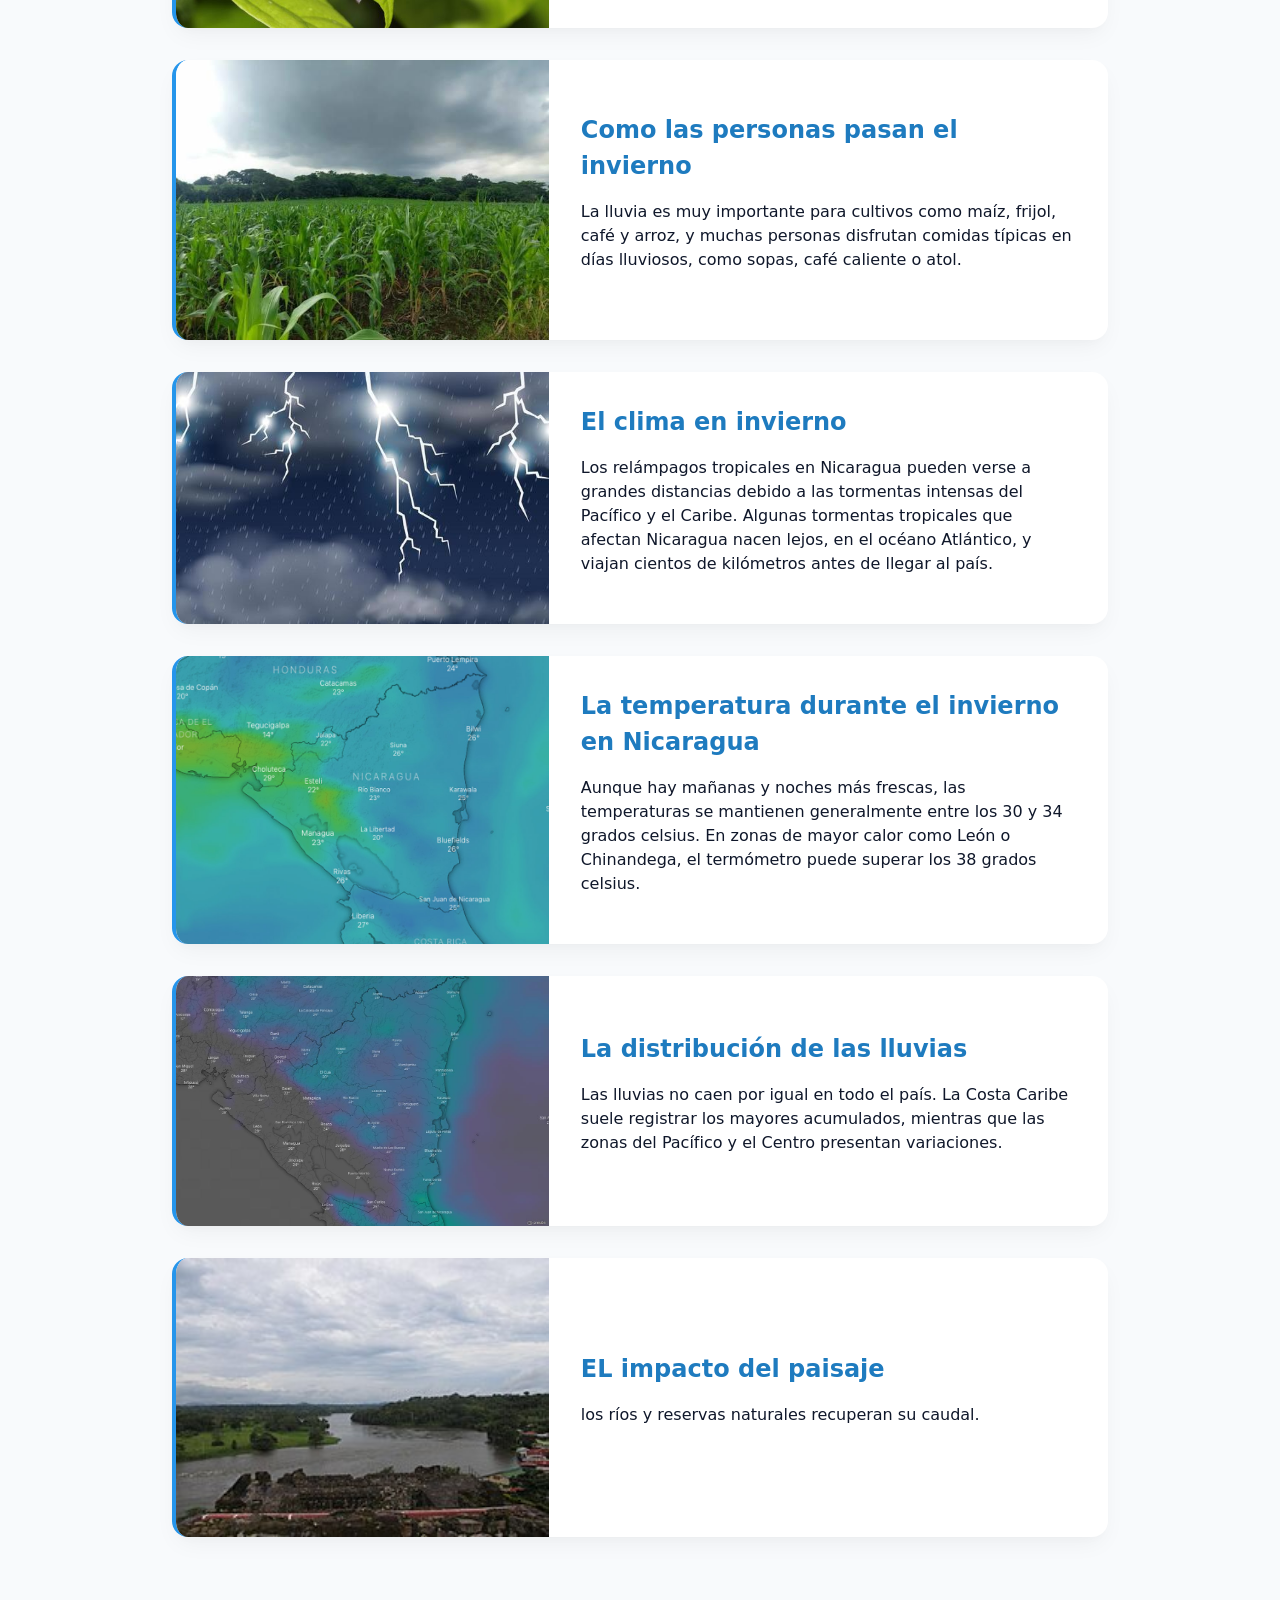
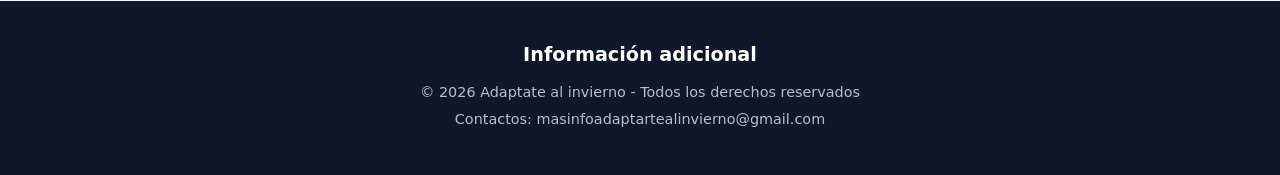
==== commit 1b60372f: "cambios en el css y el medio ambiente" ====
--- a/Curiosidades.html
+++ b/Curiosidades.html
@@ -1,3 +1,4 @@
+<!DOCTYPE html>
 <!DOCTYPE html>
 <html lang="es">
 <head>
@@ -7,16 +8,14 @@
     <link rel="stylesheet" href="estilo.css"> 
 </head>
 <body>
-     <!-- Navegación superior (Glassmorphism) -->
-  <nav>
-    <!-- Para el logo-->
+     <nav>
         <img src="Logo/Logo invierno sin fondo.png" alt="Logo Adáptate al invierno" class="nav-logo-superior">
         
         <div class="nav-links">
             <a href="inicio.html">Inicio</a>
             <a href="Salud.html">Salud</a>
             <a href="Hogar.html">Hogar</a>
-            <a href="Curiosidades.html">Curiosidades</a>
+            <a href="Curiosidades.html" style="background: var(--primary); color: white;">Curiosidades</a>
             <a href="Medio ambiente.html">Medio ambiente</a>
         </div>
     </nav>
@@ -29,86 +28,76 @@
     <main class="contenedor-articulos">
         
         <article class="tarjeta">
-            <h3>La epoca de lluvias, es el invierno en Nicaragua</h3>
-            <img src="img de curiosidades/Lluvia2.JPG" alt="Una calle con vegetación alrededor mientras llueve" width="280">
-            <br><br>
-            <p>En Nicaragua, muchas personas llaman “invierno” a la temporada lluviosa, 
-               aunque las temperaturas siguen siendo cálidas. No es un invierno frío como
-               en países con nieve.</p>
+            <img src="img de curiosidades/Lluvia2.JPG" alt="Una calle con vegetación alrededor mientras llueve">
+            <div class="tarjeta-contenido">
+                <h3>La epoca de lluvias, es el invierno en Nicaragua</h3>
+                <p>En Nicaragua, many personas llaman “invierno” a la temporada lluviosa, aunque las temperaturas siguen siendo cálidas. No es un invierno frío como en países con nieve.</p>
+            </div>
         </article>
 
         <article class="tarjeta">
-            <h3>Cuánto dura la época de lluvias en Nicaragua</h3>
-            <img src="img de curiosidades/Lluvias fuertes.jpg" alt="Una calle con autos mientras llueve" width="280">
-            <br><br>
-            <p>La lluvia suele comenzar entre mayo y junio con fuertes tormentas eléctricas
-               por la tarde. En algunas zonas de la Costa Caribe puede llover más de 250
-               días al año.</p>
+            <img src="img de curiosidades/Lluvias fuertes.jpg" alt="Una calle con autos mientras llueve">
+            <div class="tarjeta-contenido">
+                <h3>Cuánto dura la época de lluvias en Nicaragua</h3>
+                <p>La lluvia suele comenzar entre mayo y junio con fuertes tormentas eléctricas por la tarde. En algunas zonas de la Costa Caribe puede llover más de 250 días al año.</p>
+            </div>
         </article>
 
         <article class="tarjeta">
-            <h3>Como cambia la flora en el invierno tropical</h3>
-            <img src="img de curiosidades/Cambio1.jpeg" alt="Se muesra un lugar en la naturaleza antes y despues del invierno" width="280">
-            <br><br>
-            <p>Cuando llegan las primeras lluvias, el paisaje cambia rápidamente: los campos 
-               secos se vuelven verdes en pocos días. El olor que se siente después de la 
-               lluvia sobre la tierra seca se llama petricor.</p>
+            <img src="img de curiosidades/Cambio1.jpeg" alt="Se muesra un lugar en la naturaleza antes y despues del invierno">
+            <div class="tarjeta-contenido">
+                <h3>Como cambia la flora en el invierno tropical</h3>
+                <p>Cuando llegan las primeras lluvias, el paisaje cambia rápidamente: los campos secos se vuelven verdes en pocos días. El olor que se siente después de la lluvia sobre la tierra seca se llama petricor.</p>
+            </div>
         </article>
 
         <article class="tarjeta">
-            <h3>Como cambia la fauna en el invierno tropical</h3>
-            <img src="img de curiosidades/Mariposa1.jpg" alt="Una mariposa de tonos naranja" width="280">
-            <br><br>
-            <p>Durante el invierno tropical aparecen más ranas, mariposas y aves porque hay más 
-               agua y alimento disponible.</p>
+            <img src="img de curiosidades/Mariposa1.jpg" alt="Una mariposa de tonos naranja">
+            <div class="tarjeta-contenido">
+                <h3>Como cambia la fauna en el invierno tropical</h3>
+                <p>Durante el invierno tropical aparecen más ranas, mariposas y aves porque hay más agua y alimento disponible.</p>
+            </div>
         </article>
 
         <article class="tarjeta">
-            <h3>Como las personas pasan el invierno</h3>
-            <img src="img de curiosidades/Cultivos1.jpeg" alt="Cultivos en la temporada de lluvias" width="280">
-            <br><br>
-            <p>La lluvia es muy importante para cultivos como maíz, frijol, café y arroz, 
-                y muchas personas disfrutan comidas típicas en días lluviosos, como sopas, 
-               café caliente o atol.</p>
+            <img src="img de curiosidades/Cultivos1.jpeg" alt="Cultivos en la temporada de lluvias">
+            <div class="tarjeta-contenido">
+                <h3>Como las personas pasan el invierno</h3>
+                <p>La lluvia es muy importante para cultivos como maíz, frijol, café y arroz, y muchas personas disfrutan comidas típicas en días lluviosos, como sopas, café caliente o atol.</p>
+            </div>
         </article>
 
         <article class="tarjeta">
-            <h3>El clima en invierno</h3>
-            <img src="img de curiosidades/Tormenta1.jpeg" alt="Una ilustración de una tomenta electrica" width="280">
-            <br><br>
-            <p>Los relámpagos tropicales en Nicaragua pueden verse a grandes distancias 
-               debido a las tormentas intensas del Pacífico y el Caribe. Algunas tormentas
-               tropicales que afectan Nicaragua nacen lejos, en el océano Atlántico, y 
-               viajan cientos de kilómetros antes de llegar al país.</p>
+            <img src="img de curiosidades/Tormenta1.jpeg" alt="Una ilustración de una tomenta electrica">
+            <div class="tarjeta-contenido">
+                <h3>El clima en invierno</h3>
+                <p>Los relámpagos tropicales en Nicaragua pueden verse a grandes distancias debido a las tormentas intensas del Pacífico y el Caribe. Algunas tormentas tropicales que afectan Nicaragua nacen lejos, en el océano Atlántico, y viajan cientos de kilómetros antes de llegar al país.</p>
+            </div>
         </article>
 
         <article class="tarjeta">
-            <h3>La temperatura durante el invierno en Nicaragua</h3>
-            <img src="img de curiosidades/Mapa del invierno en Nic.jpg" alt="Mapa de Nicaragua mostrando 
-            las temperaturas en invierno" width="280">
-            <br><br>
-            <p>Aunque hay mañanas y noches más frescas, las temperaturas se mantienen generalmente 
-                entre los 30 y 34 grados celsius. En zonas de mayor calor como León o Chinandega, 
-                el termómetro puede superar los 38 grados celsius.</p>
+            <img src="img de curiosidades/Mapa del invierno en Nic.jpg" alt="Mapa de Nicaragua mostrando las temperaturas en invierno">
+            <div class="tarjeta-contenido">
+                <h3>La temperatura durante el invierno en Nicaragua</h3>
+                <p>Aunque hay mañanas y noches más frescas, las temperaturas se mantienen generalmente entre los 30 y 34 grados celsius. En zonas de mayor calor como León o Chinandega, el termómetro puede superar los 38 grados celsius.</p>
+            </div>
         </article>
 
         <article class="tarjeta">
-            <h3>La distribución de las lluvias</h3>
-            <img src="img de curiosidades/Mapa de lluvias en Nic.jpg" alt="Mapa de Nicaragua mostrando 
-            la distribución de las lluvias" width="280">
-            <br><br>
-            <p>Las lluvias no caen por igual en todo el país. La Costa Caribe suele registrar los
-                mayores acumulados, mientras que las zonas del Pacífico y el Centro presentan
-                 variaciones.</p>
+            <img src="img de curiosidades/Mapa de lluvias en Nic.jpg" alt="Mapa de Nicaragua mostrando la distribución de las lluvias">
+            <div class="tarjeta-contenido">
+                <h3>La distribución de las lluvias</h3>
+                <p>Las lluvias no caen por igual en todo el país. La Costa Caribe suele registrar los mayores acumulados, mientras que las zonas del Pacífico y el Centro presentan variaciones.</p>
+            </div>
         </article>
 
         <article class="tarjeta">
-            <h3>EL impacto del paisaje</h3>
-            <img src="img de curiosidades/Rio san juan.JPG" alt="Río San Juan en invierno" width="280">
-            <br><br>
-            <p>los ríos y reservas naturales recuperan su caudal.</p>
+            <img src="img de curiosidades/Rio san juan.JPG" alt="Río San Juan en invierno">
+            <div class="tarjeta-contenido">
+                <h3>EL impacto del paisaje</h3>
+                <p>los ríos y reservas naturales recuperan su caudal.</p>
+            </div>
         </article>
-
 
     </main>
 
--- a/estilo.css
+++ b/estilo.css
@@ -294,24 +294,26 @@
 }
 
 /* ==========================================================================
-   6. SECCIONES INTERIORES (SISTEMA DE TARJETAS GRID)
+   6. SECCIONES INTERIORES (SISTEMA DE TARJETAS HORIZONTALES)
    ========================================================================== */
 .contenedor-articulos {
-    max-width: 3000px;
+    max-width: 1000px; /* Reducimos un poco el ancho para que la lectura sea más cómoda */
     margin: 3rem auto;
     padding: 0 2rem;
     display: grid;
-    grid-template-columns: repeat(auto-fit, minmax(280px, 1fr));
+    grid-template-columns: 1fr; /* Una sola columna para que las tarjetas horizontales tengan espacio */
     gap: 2rem;
 }
 
 .tarjeta {
     background-color: var(--white);
-    padding: 2rem;
     border-radius: var(--radius);
     box-shadow: var(--shadow-sm);
     transition: var(--transition);
-    border-top: 4px solid var(--primary);
+    border-left: 4px solid var(--primary); /* Cambiamos el borde arriba por un acento lateral */
+    display: flex;      /* Magia de flexbox para diseño horizontal */
+    flex-direction: row;
+    overflow: hidden;   /* Asegura que la imagen respete los bordes redondeados */
 }
 
 [data-theme="dark"] .tarjeta {
@@ -323,18 +325,40 @@
     box-shadow: var(--shadow-md);
 }
 
+/* Estilos para la imagen dentro de la tarjeta */
+.tarjeta img {
+    width: 40%;
+    min-height: 250px;
+    object-fit: cover;      /* Evita que la imagen se deforme */
+    object-position: center;
+}
+
+/* Contenedor exclusivo para los textos */
+.tarjeta-contenido {
+    width: 60%;
+    padding: 2rem;
+    display: flex;
+    flex-direction: column;
+    justify-content: center; /* Centra el texto verticalmente */
+}
+
 .tarjeta h3 {
     color: var(--primary-dark);
     margin-bottom: 1rem;
-    font-size: 1.3rem;
+    font-size: 1.5rem;
 }
 
 .tarjeta h4 {
     color: var(--primary);
-    margin-top: 1.2rem;
+    margin-top: 1rem;
     margin-bottom: 0.5rem;
     font-size: 1.1rem;
     font-weight: 600;
+}
+
+.tarjeta p {
+    color: var(--dark);
+    margin-bottom: 1rem;
 }
 
 .lista-detalles {
@@ -359,6 +383,25 @@
     line-height: 1;
 }
 
+/* --- Adaptación para celulares (vuelven a ser verticales) --- */
+@media (max-width: 768px) {
+    .tarjeta {
+        flex-direction: column;
+        border-left: none;
+        border-top: 4px solid var(--primary);
+    }
+    
+    .tarjeta img {
+        width: 100%;
+        height: 200px;
+        min-height: auto;
+    }
+    
+    .tarjeta-contenido {
+        width: 100%;
+        padding: 1.5rem;
+    }
+}
 /* ==========================================================================
    7. FOOTER MODERNO
    ========================================================================== */
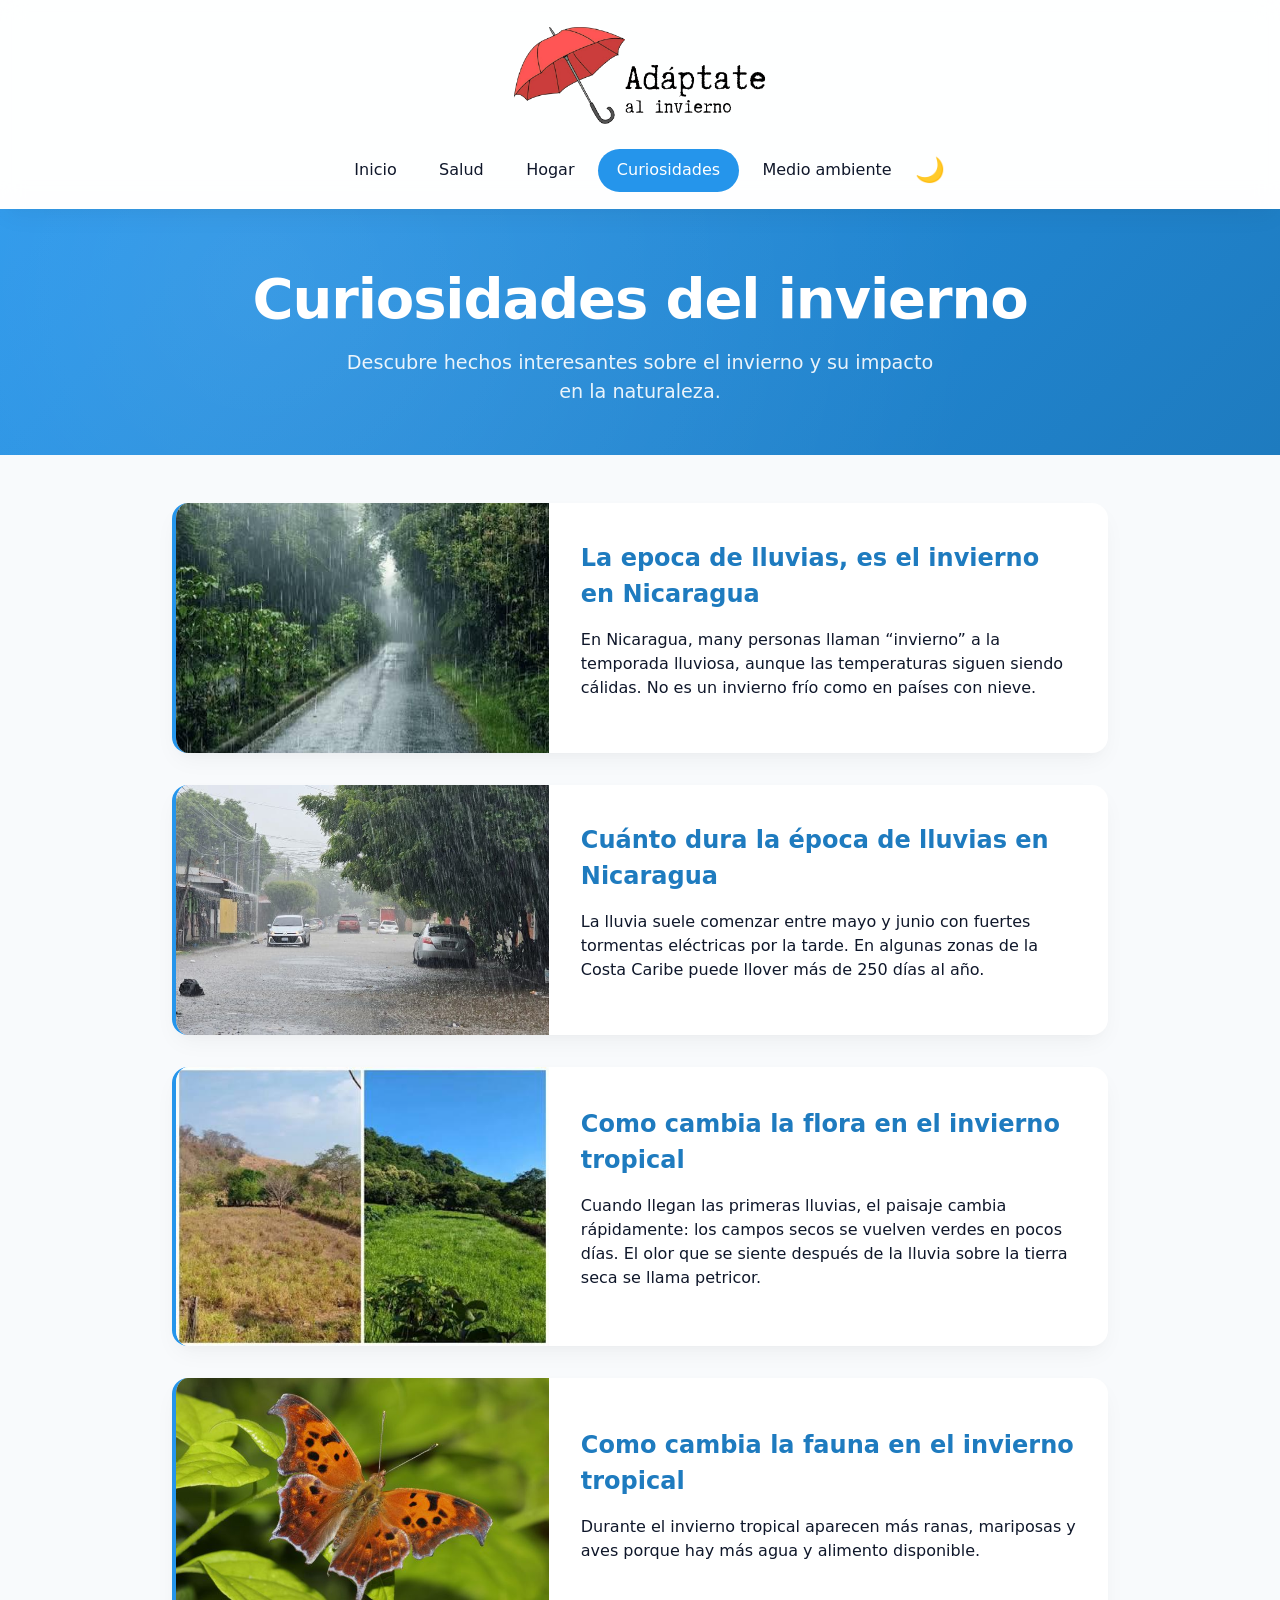
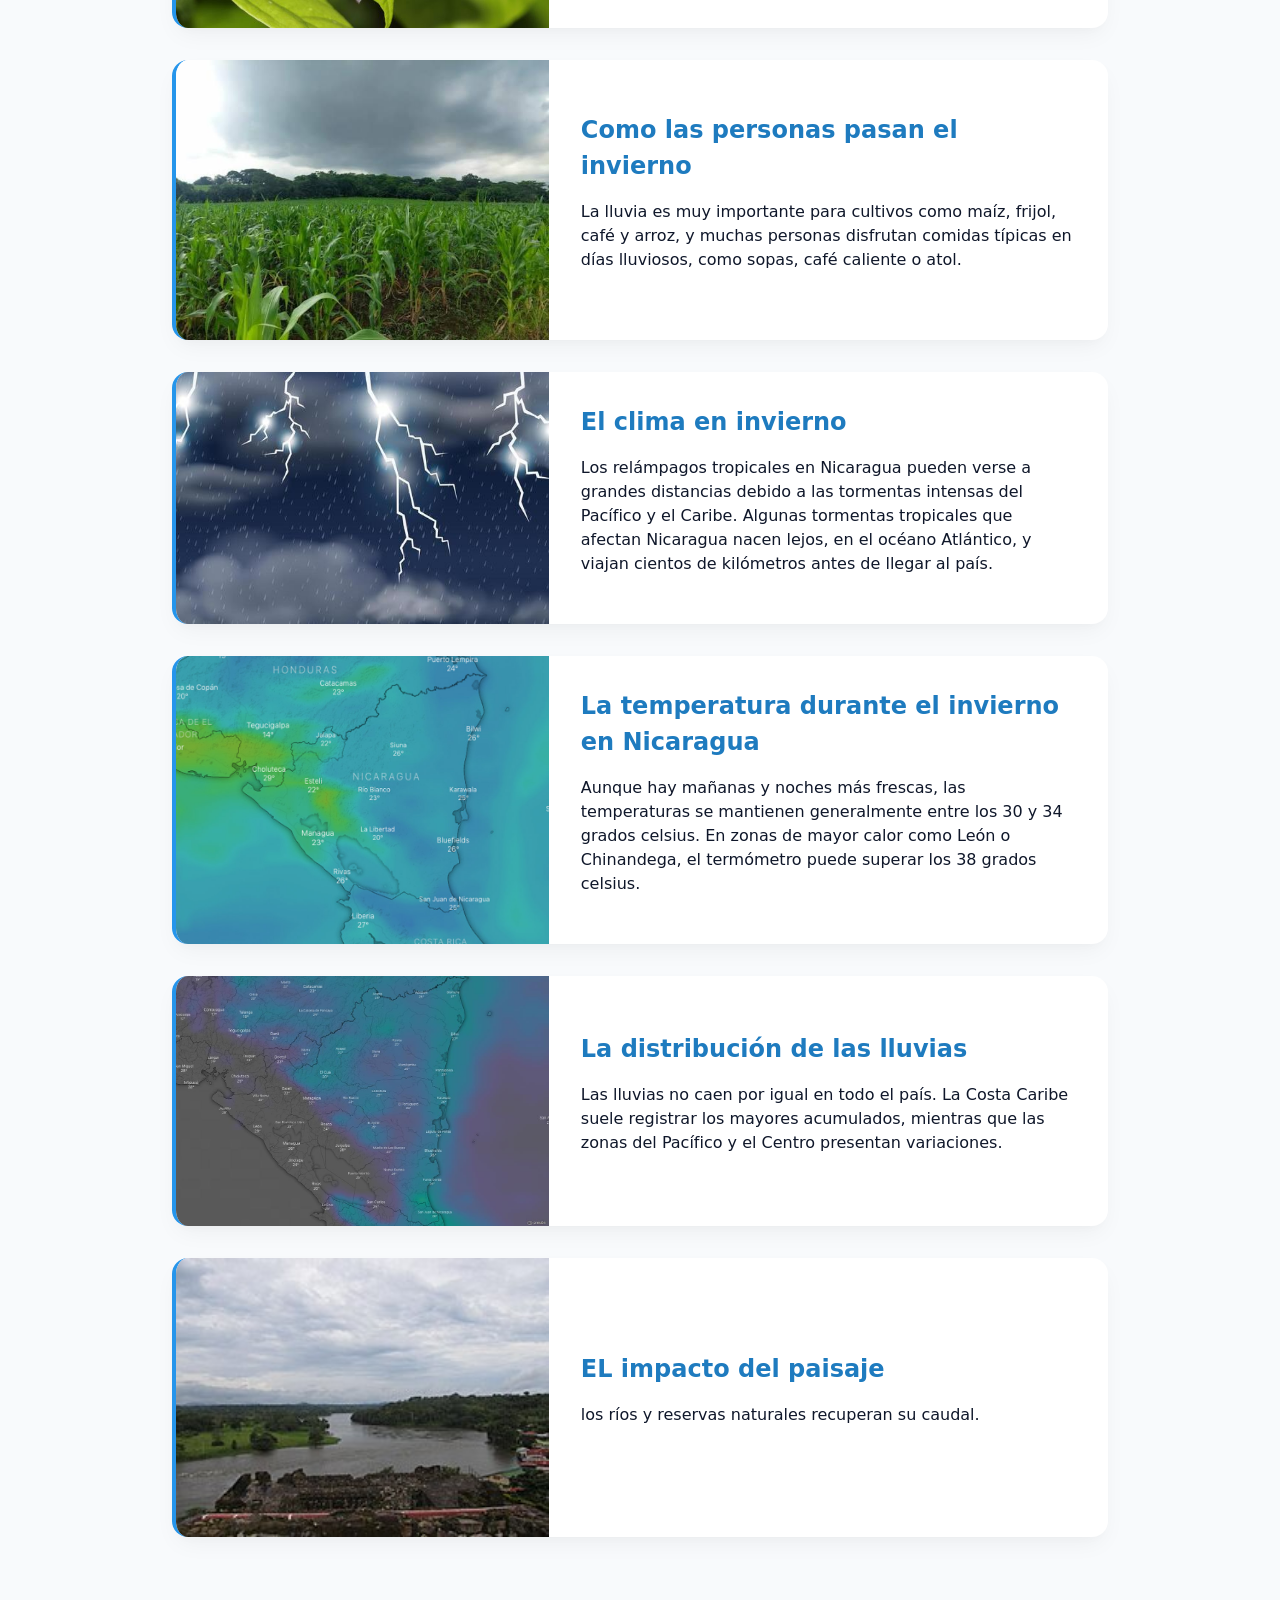
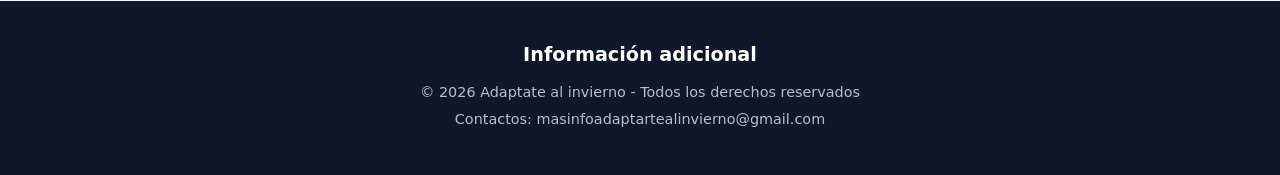
==== commit 2fe6331f: "Agregue el modo oscuro en Hogar, Curiosidades y Medio Ambiente pero no pude en Salud" ====
--- a/Curiosidades.html
+++ b/Curiosidades.html
@@ -9,7 +9,7 @@
 </head>
 <body>
      <nav>
-        <img src="Logo/Logo invierno sin fondo.png" alt="Logo Adáptate al invierno" class="nav-logo-superior">
+        <img src="Logo/Logo invi sin fondo con orilla blanca.png" alt="Logo Adáptate al invierno" class="nav-logo-superior">
         
         <div class="nav-links">
             <a href="inicio.html">Inicio</a>
@@ -17,6 +17,8 @@
             <a href="Hogar.html">Hogar</a>
             <a href="Curiosidades.html" style="background: var(--primary); color: white;">Curiosidades</a>
             <a href="Medio ambiente.html">Medio ambiente</a>
+
+            <button class="theme-toggle" id="theme-toggle" title="Cambiar tema">🌙</button>
         </div>
     </nav>
 
@@ -106,5 +108,19 @@
         <p>© 2026 Adaptate al invierno - Todos los derechos reservados</p>
         <p>Contactos: masinfoadaptartealinvierno@gmail.com</p>
     </footer>
+
+    <script>
+     const themeToggle = document.getElementById('theme-toggle');
+     const currentTheme = localStorage.getItem('theme') || 'light';
+     document.documentElement.setAttribute('data-theme', currentTheme);
+     themeToggle.textContent = currentTheme === 'dark' ? '☀️' : '🌙';
+
+     themeToggle.addEventListener('click', () => {
+     const theme = document.documentElement.getAttribute('data-theme') === 'dark' ? 'light' : 'dark';
+     document.documentElement.setAttribute('data-theme', theme);
+     localStorage.setItem('theme', theme);
+     themeToggle.textContent = theme === 'dark' ? '☀️' : '🌙';
+     });
+    </script>
 </body>
 </html>
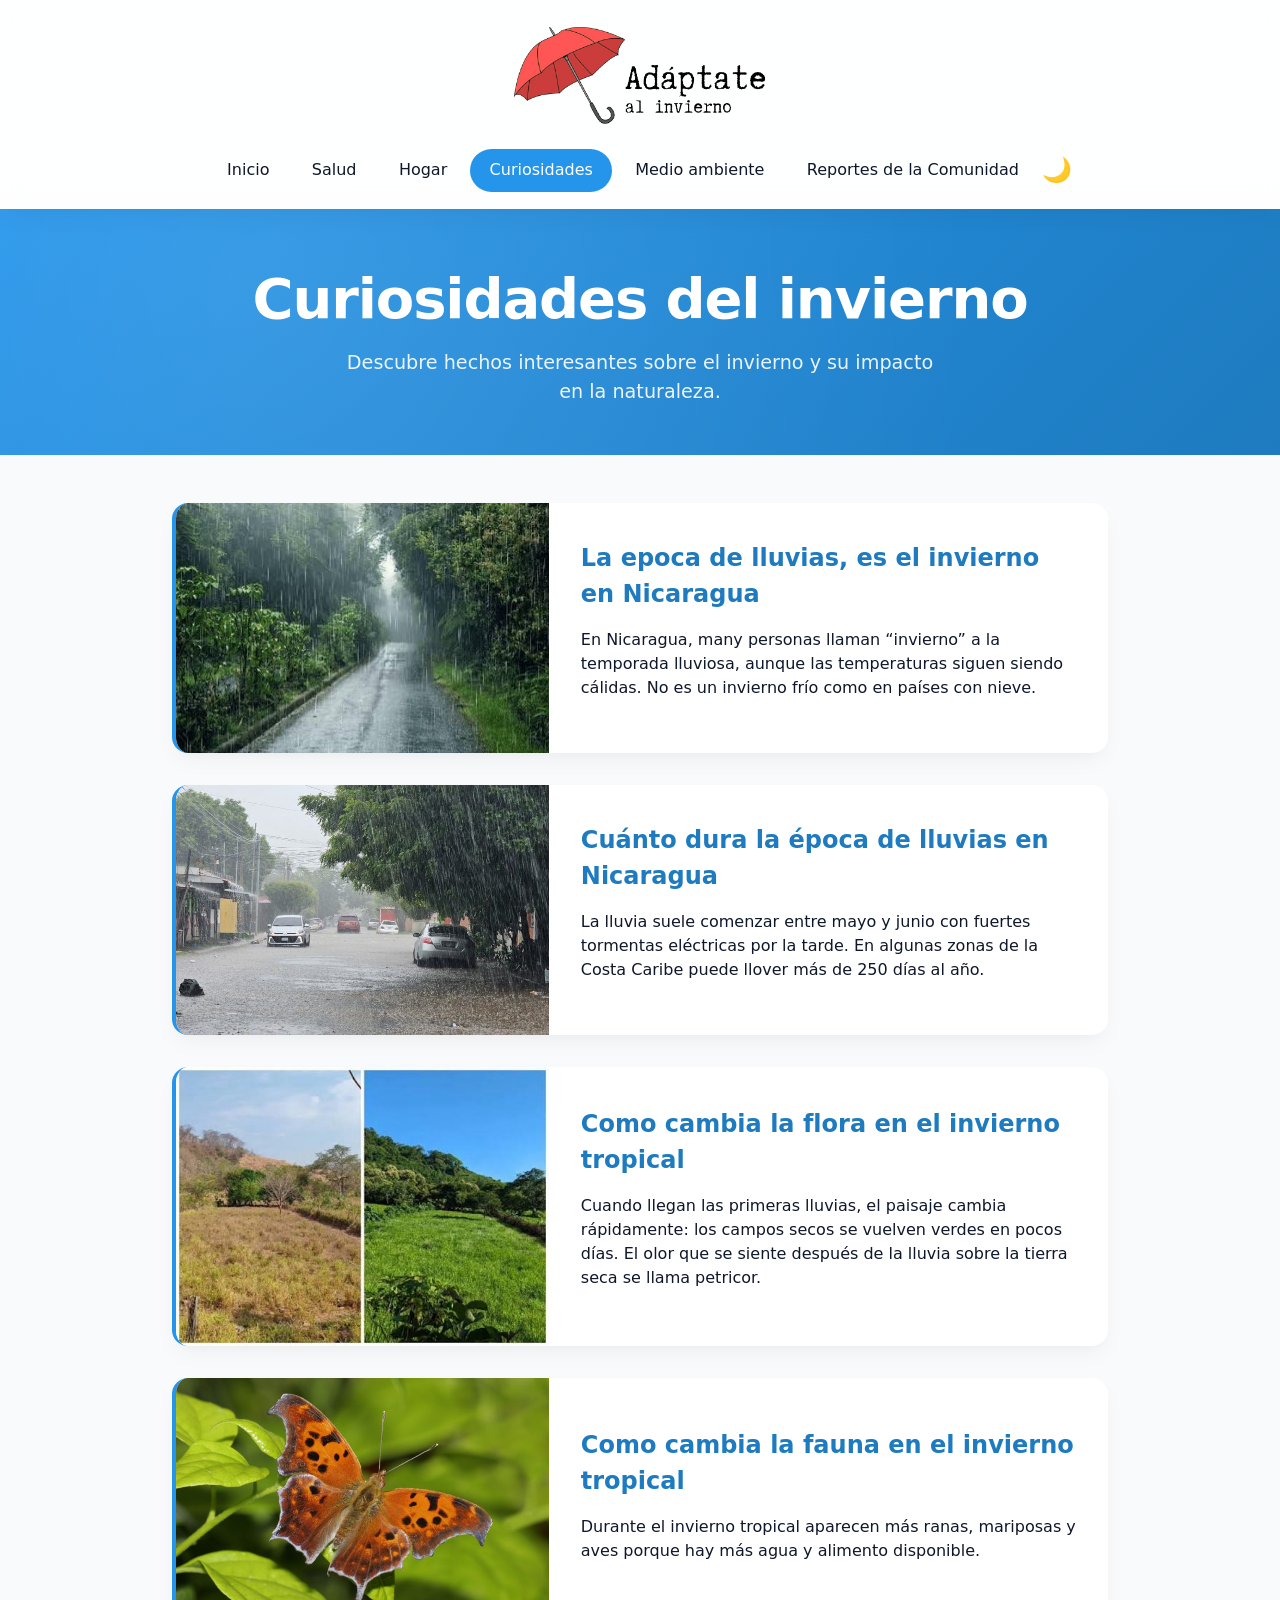
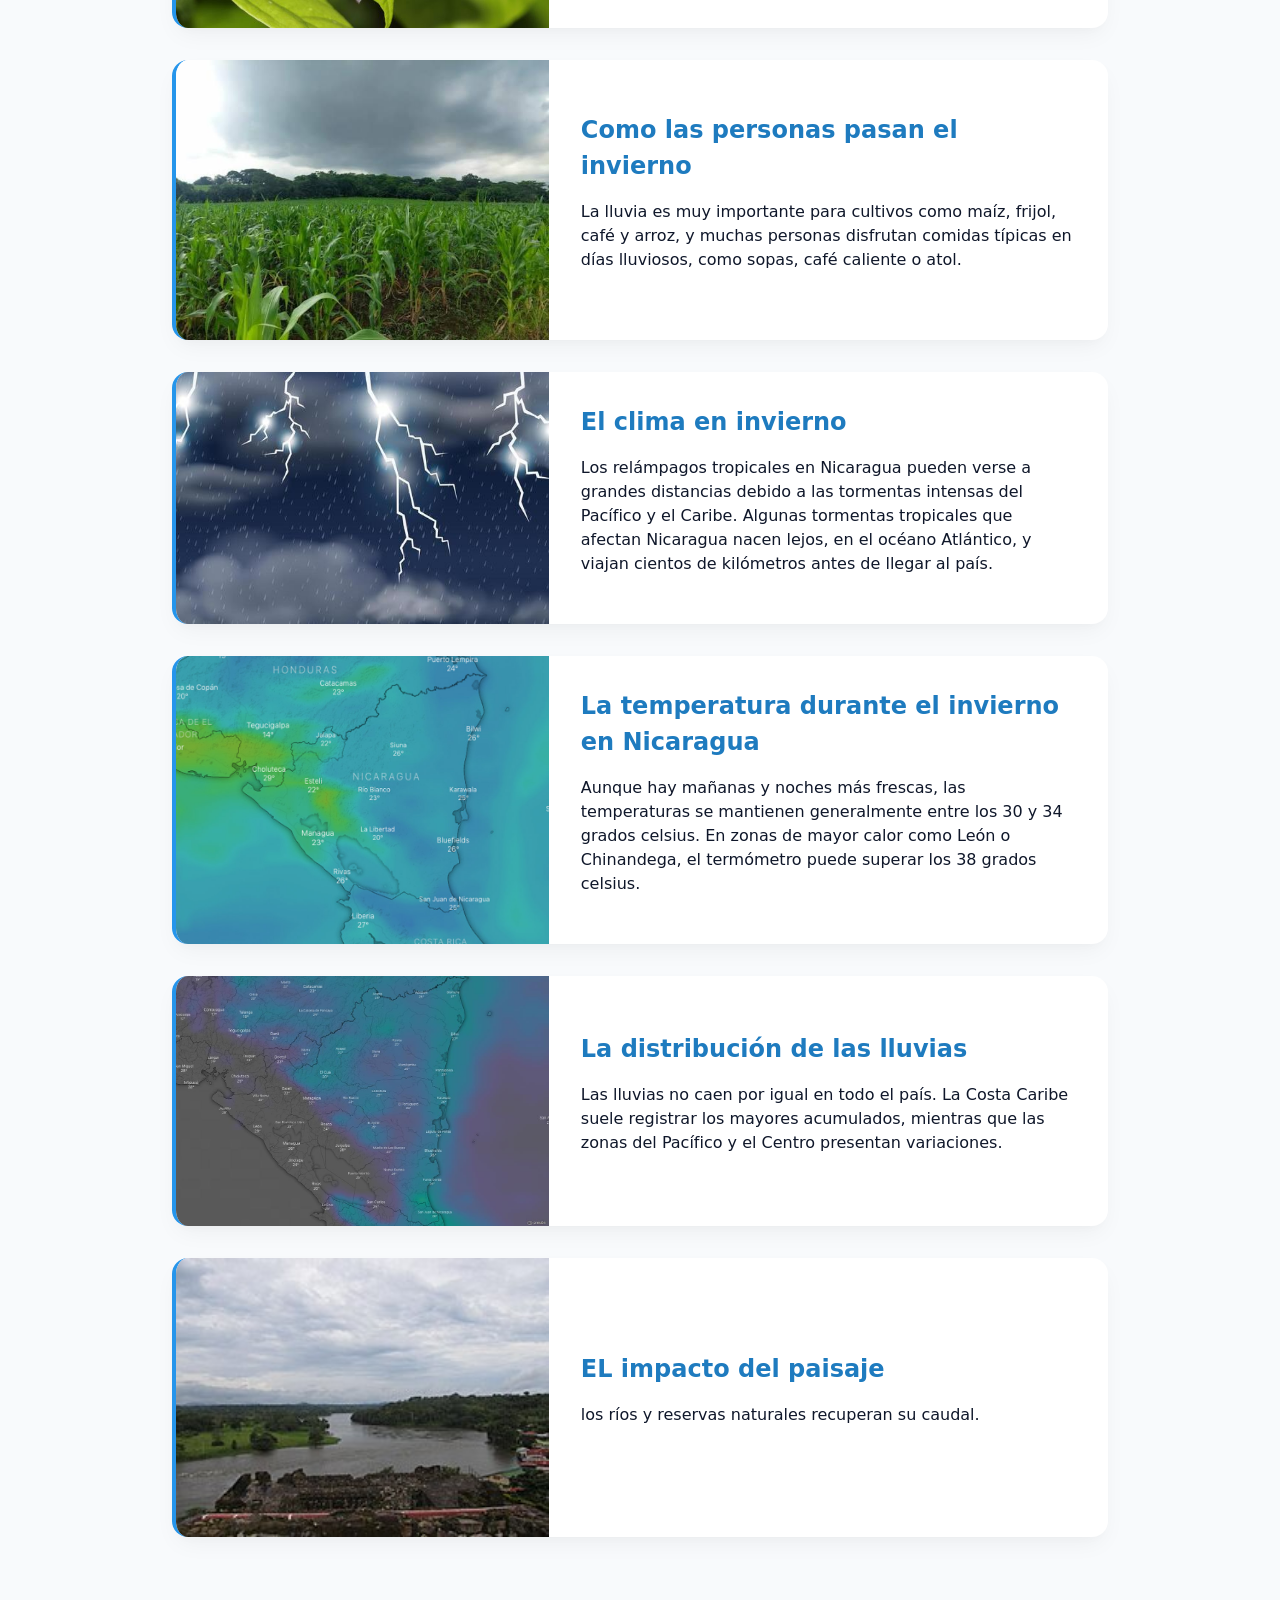
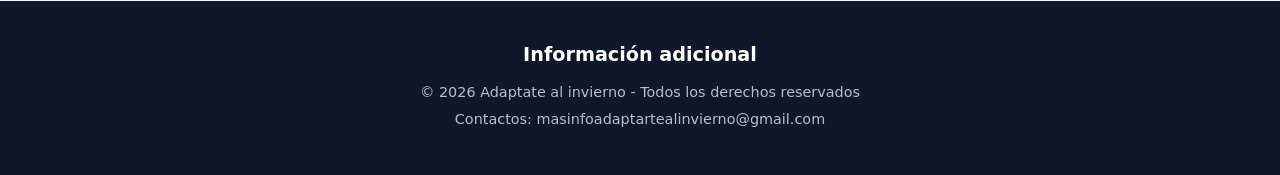
==== commit 7fce04f9: "Agregue lo de reportes de la comunidad (aun lo estoy probando puede fallar) y cambio inicio.html por" ====
--- a/Curiosidades.html
+++ b/Curiosidades.html
@@ -12,11 +12,12 @@
         <img src="Logo/Logo invi sin fondo con orilla blanca.png" alt="Logo Adáptate al invierno" class="nav-logo-superior">
         
         <div class="nav-links">
-            <a href="inicio.html">Inicio</a>
+            <a href="index.html">Inicio</a>
             <a href="Salud.html">Salud</a>
             <a href="Hogar.html">Hogar</a>
             <a href="Curiosidades.html" style="background: var(--primary); color: white;">Curiosidades</a>
             <a href="Medio ambiente.html">Medio ambiente</a>
+            <a href="Reportes Comunidad.php">Reportes de la Comunidad</a>
 
             <button class="theme-toggle" id="theme-toggle" title="Cambiar tema">🌙</button>
         </div>
--- a/estilo.css
+++ b/estilo.css
@@ -573,4 +573,103 @@
         height: 50%;
         padding: 1.2rem;
     }
+}
+
+/* ==========================================================================
+  10? SECCIÓN DE REPORTES COMUNITARIOS 
+   ========================================================================== */
+
+.contenedor-reportes {
+    max-width: 900px;
+    margin: 40px auto;
+    padding: 20px;
+    font-family: 'Segoe UI', Tahoma, Geneva, Verdana, sans-serif;
+}
+
+/* Tarjetas con efecto de vidrio soplado */
+.card-glass {
+    background: rgba(255, 255, 255, 0.1);
+    backdrop-filter: blur(10px);
+    -webkit-backdrop-filter: blur(10px);
+    border: 1px solid rgba(255, 255, 255, 0.2);
+    border-radius: 16px;
+    padding: 30px;
+    box-shadow: 0 8px 32px 0 rgba(0, 0, 0, 0.2);
+    color: #fff;
+    margin-bottom: 30px;
+}
+
+.card-glass h2 {
+    border-bottom: 2px solid rgba(255, 255, 255, 0.1);
+    padding-bottom: 10px;
+    margin-bottom: 20px;
+}
+
+/* Estilos limpios para el Formulario */
+.form-grupo {
+    margin-bottom: 20px;
+}
+
+.form-grupo label {
+    display: block;
+    margin-bottom: 8px;
+    font-weight: 600;
+}
+
+.form-control {
+    width: 100%;
+    padding: 12px;
+    background: rgba(255, 255, 255, 0.2);
+    border: 1px solid rgba(255, 255, 255, 0.1);
+    border-radius: 8px;
+    color: #fff;
+    font-size: 16px;
+    box-sizing: border-box;
+    transition: 0.3s ease;
+}
+
+.form-control:focus {
+    background: rgba(255, 255, 255, 0.25);
+    border-color: rgba(255, 255, 255, 0.5);
+    outline: none;
+}
+
+.btn-enviar {
+    background: linear-gradient(135deg, #667eea 0%, #764ba2 100%);
+    color: white;
+    padding: 12px 24px;
+    border: none;
+    border-radius: 8px;
+    cursor: pointer;
+    font-size: 16px;
+    font-weight: bold;
+    width: 100%;
+    transition: transform 0.2s;
+}
+
+.btn-enviar:hover {
+    transform: translateY(-2px);
+}
+
+/* Muro de reportes de la comunidad */
+.reporte-item {
+    background: rgba(255, 255, 255, 0.05);
+    border-left: 5px solid #667eea;
+    padding: 20px;
+    margin-bottom: 20px;
+    border-radius: 0 12px 12px 0;
+}
+
+.reporte-meta {
+    font-size: 14px;
+    color: #ddd;
+    margin-bottom: 10px;
+}
+
+.reporte-img {
+    max-width: 100%;
+    height: auto;
+    border-radius: 8px;
+    margin-top: 15px;
+    border: 1px solid rgba(255, 255, 255, 0.2);
 }
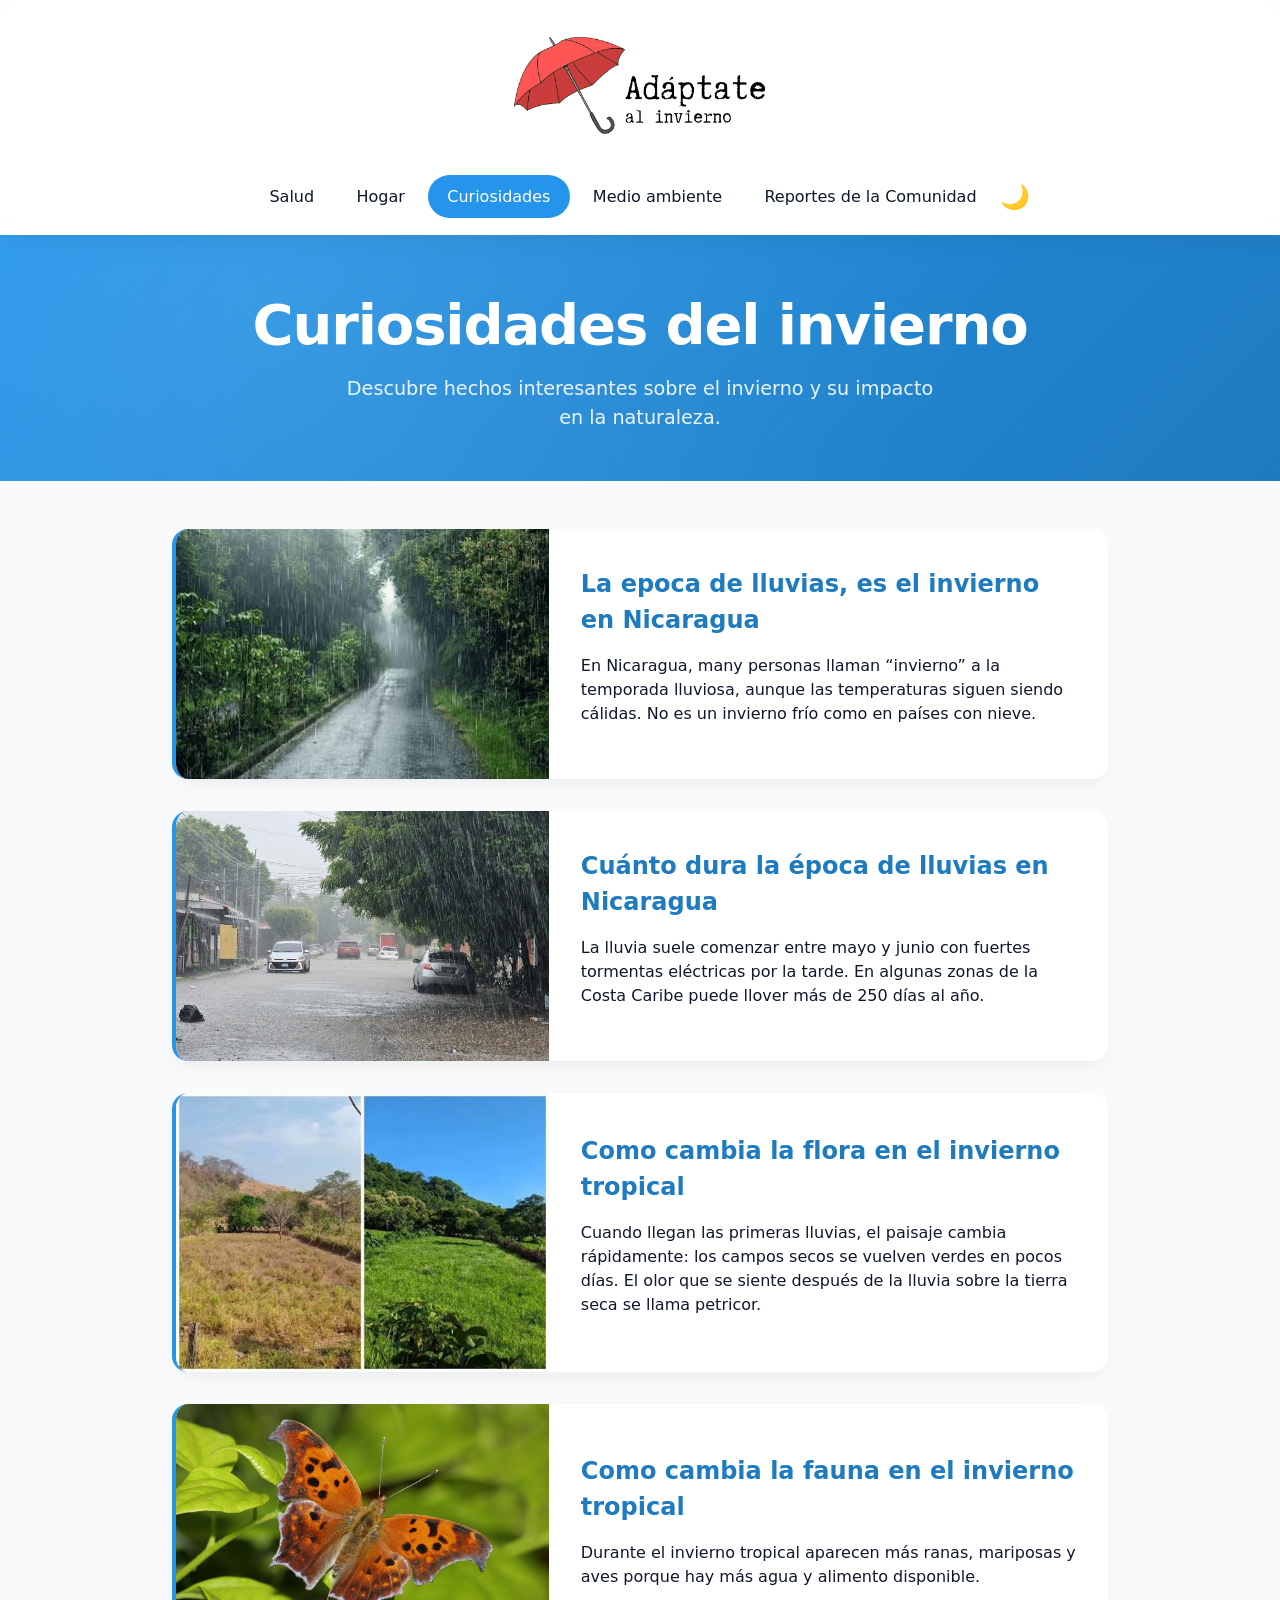
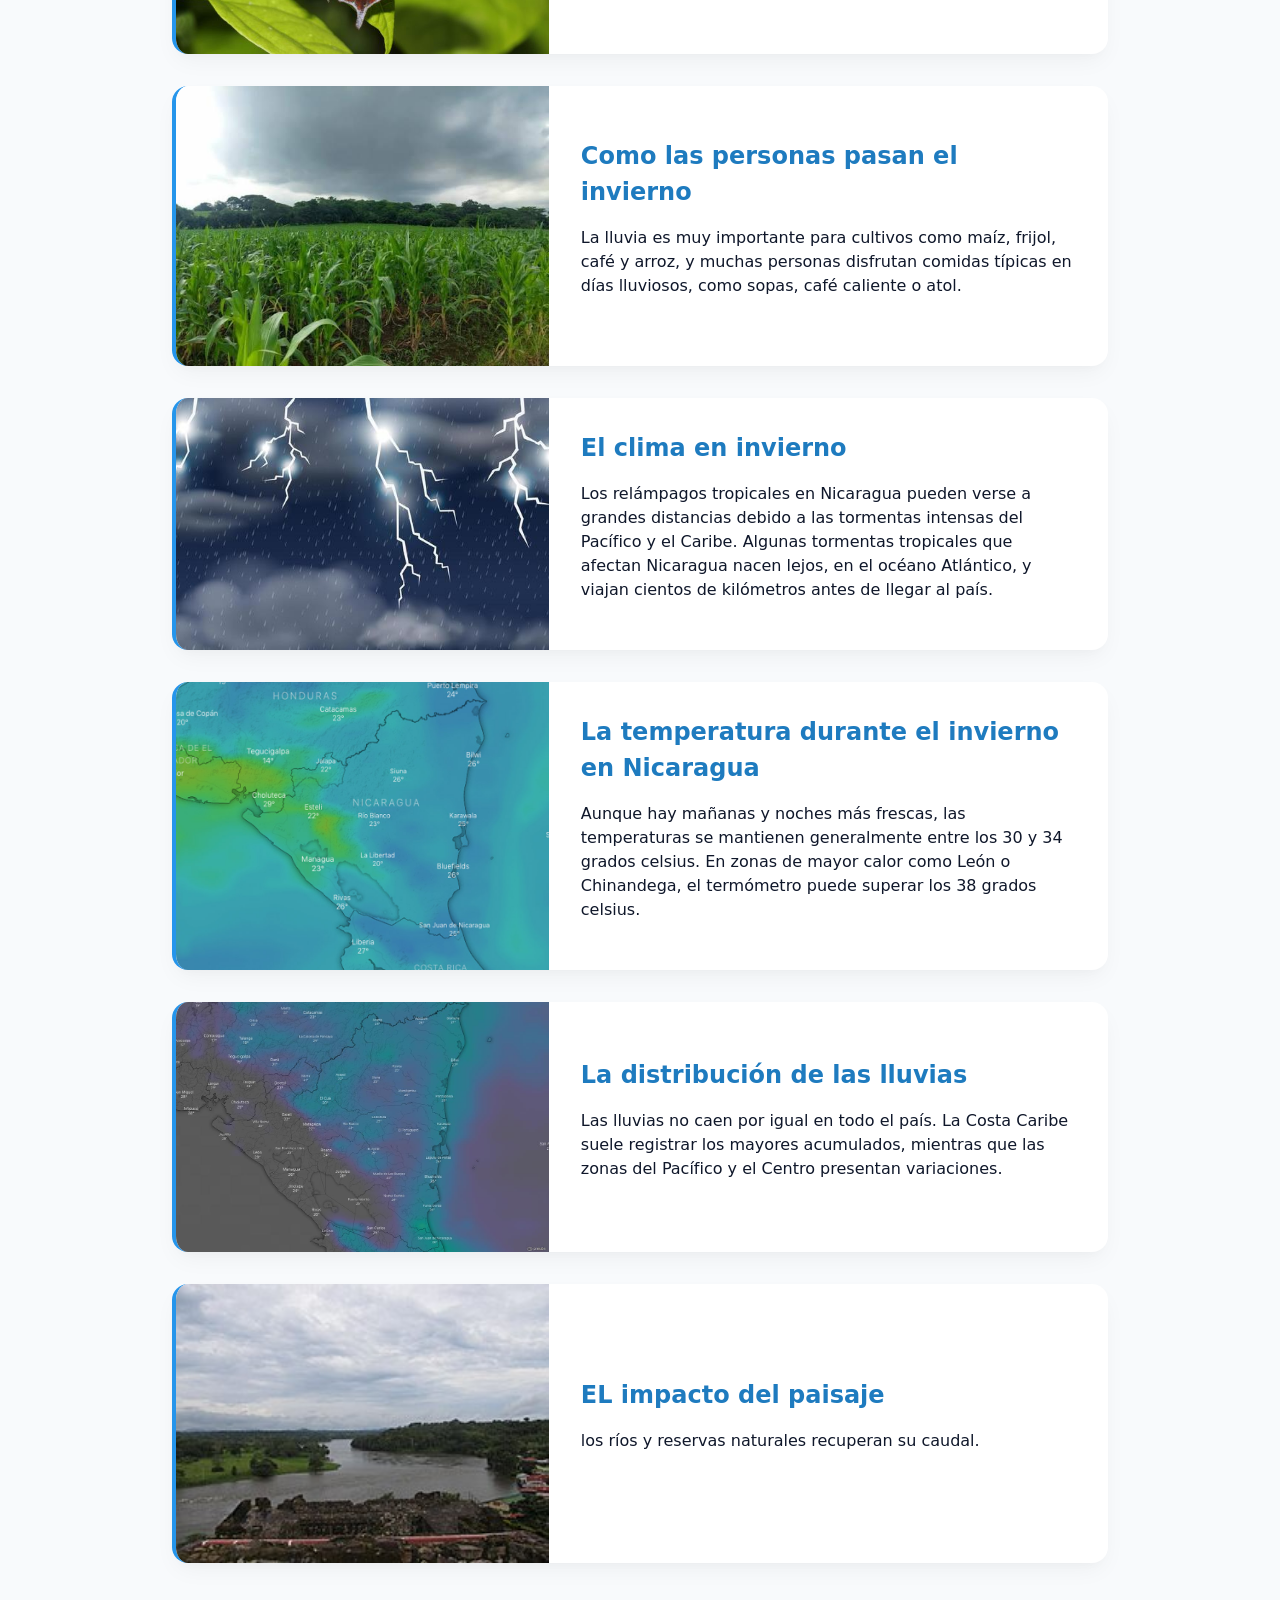
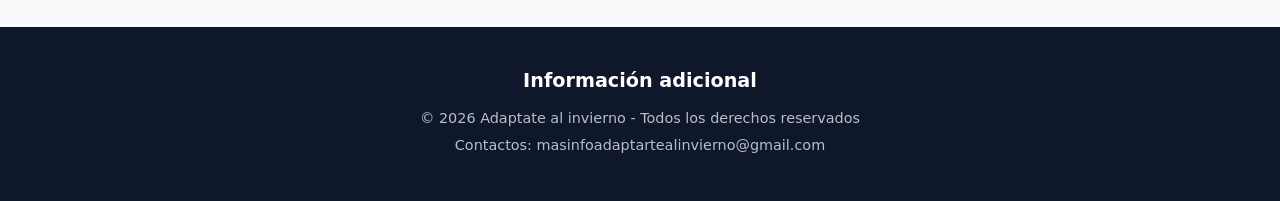
==== commit 869c29c5: "Quite el boton de inicio y lo oculte en el logo para darle mas espacio a los otros botones desdd el " ====
--- a/Curiosidades.html
+++ b/Curiosidades.html
@@ -9,10 +9,11 @@
 </head>
 <body>
      <nav>
-        <img src="Logo/Logo invi sin fondo con orilla blanca.png" alt="Logo Adáptate al invierno" class="nav-logo-superior">
+        <a href="index.html"><img src="Logo/Logo invi sin fondo con orilla blanca.png" 
+            alt="Logo Adáptate al invierno" class="nav-logo-superior">
+        </a>
         
         <div class="nav-links">
-            <a href="index.html">Inicio</a>
             <a href="Salud.html">Salud</a>
             <a href="Hogar.html">Hogar</a>
             <a href="Curiosidades.html" style="background: var(--primary); color: white;">Curiosidades</a>
--- a/estilo.css
+++ b/estilo.css
@@ -586,7 +586,7 @@
     font-family: 'Segoe UI', Tahoma, Geneva, Verdana, sans-serif;
 }
 
-/* Tarjetas con efecto de vidrio soplado */
+/* Tarjetas */
 .card-glass {
     background: rgba(255, 255, 255, 0.1);
     backdrop-filter: blur(10px);
@@ -595,7 +595,7 @@
     border-radius: 16px;
     padding: 30px;
     box-shadow: 0 8px 32px 0 rgba(0, 0, 0, 0.2);
-    color: #fff;
+    color: #1E7BBF;
     margin-bottom: 30px;
 }
 
@@ -622,7 +622,7 @@
     background: rgba(255, 255, 255, 0.2);
     border: 1px solid rgba(255, 255, 255, 0.1);
     border-radius: 8px;
-    color: #fff;
+    color: #000000;
     font-size: 16px;
     box-sizing: border-box;
     transition: 0.3s ease;
